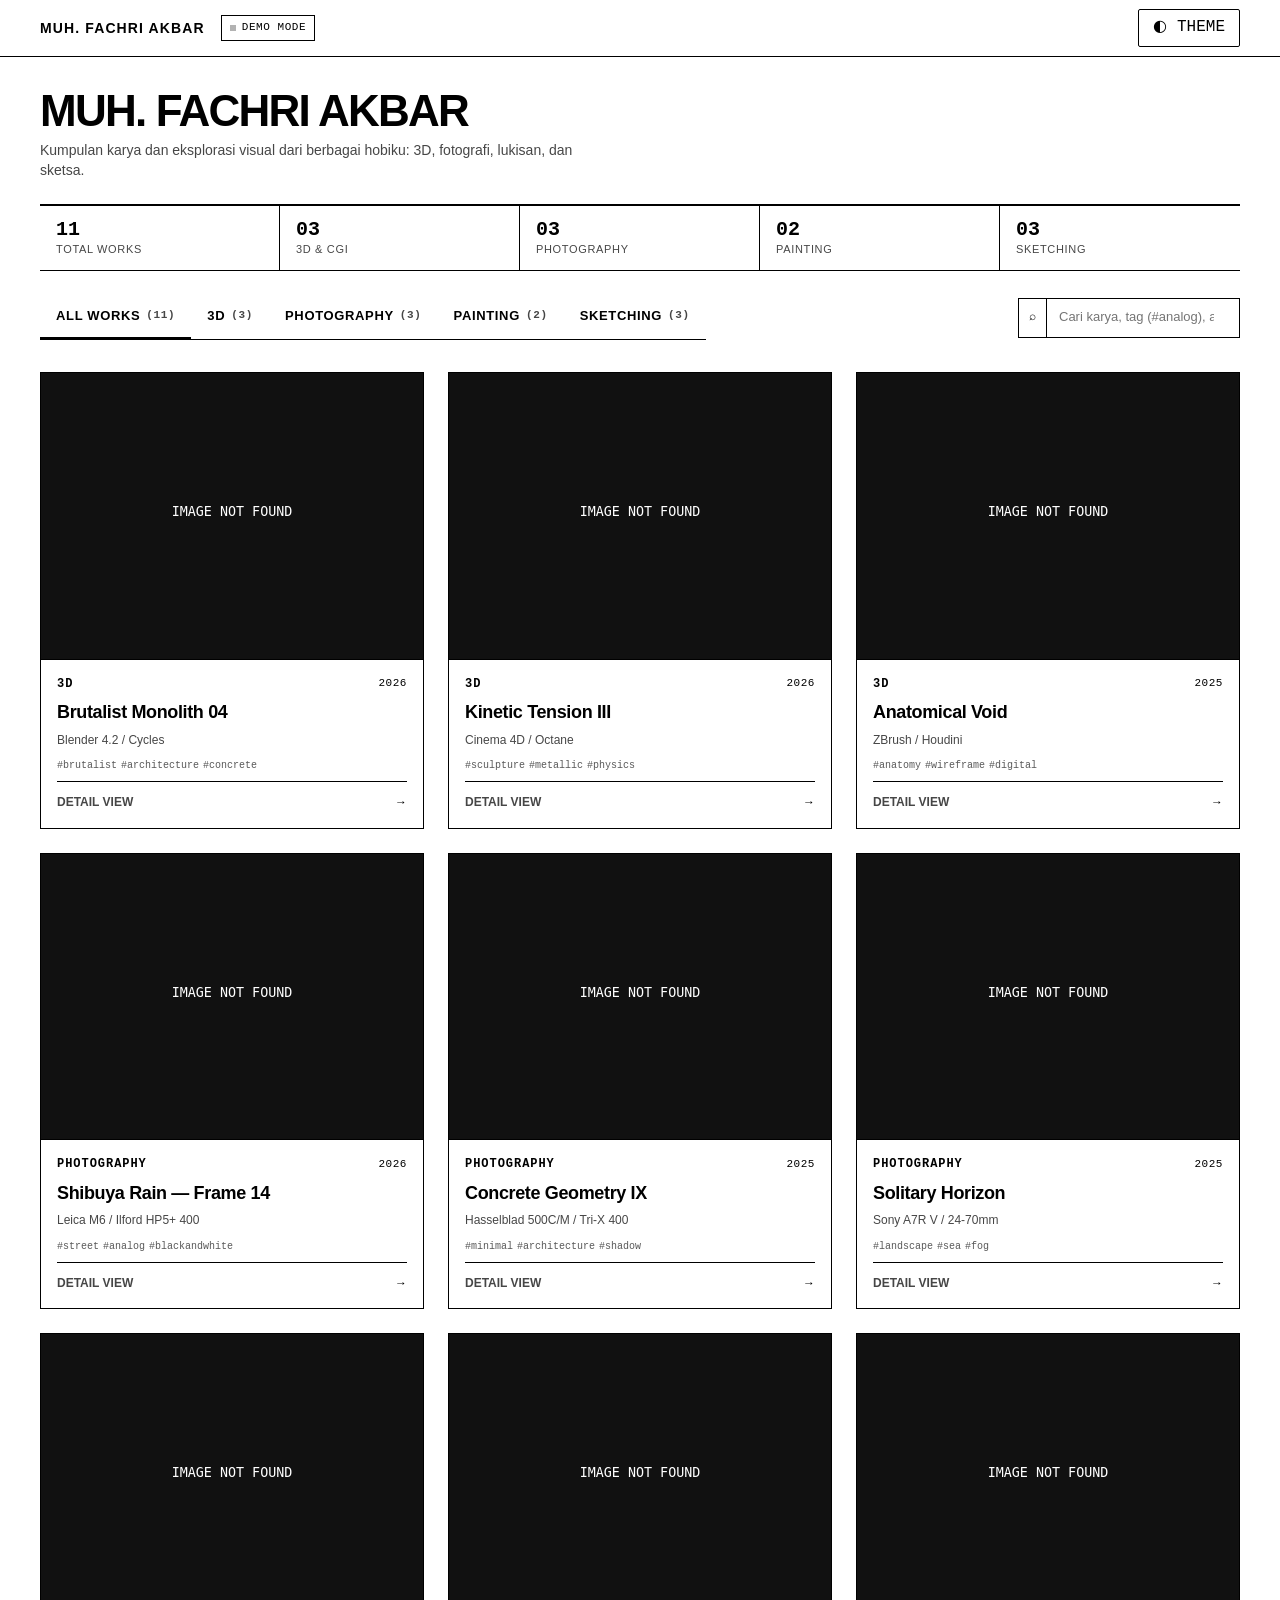
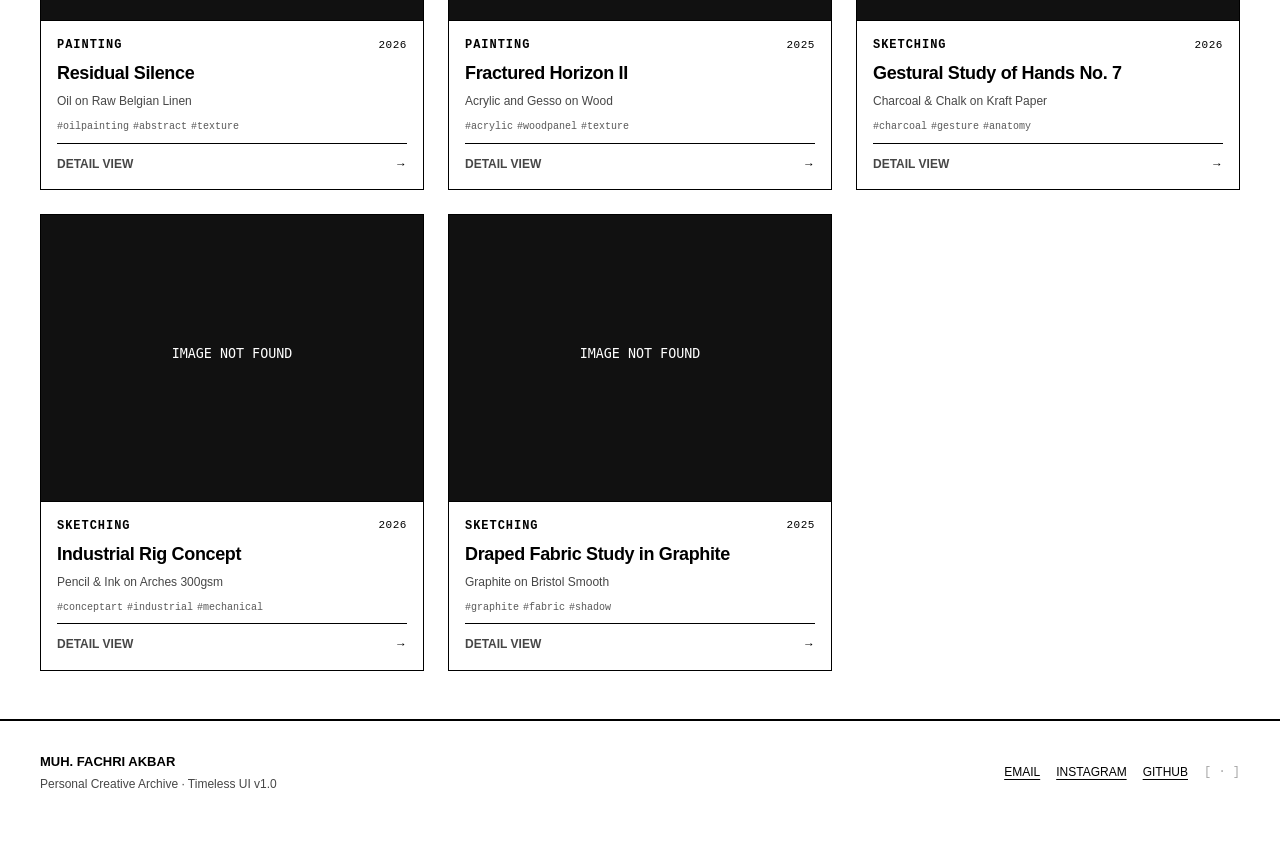
==== index.html @ ba1e677b "Add files via upload" ====
<!doctype html>
<html lang="id" data-theme="light">
<head>
  <meta charset="utf-8">
  <meta name="viewport" content="width=device-width, initial-scale=1">
  <title>MUH. FACHRI AKBAR — Creative Archive</title>
  <meta name="description" content="Kumpulan karya dan eksplorasi visual dari berbagai hobiku: 3D, fotografi, lukisan, dan sketsa oleh Muh. Fachri Akbar.">
  
  <!-- Timeless UI Base & Tokens -->
  <link rel="stylesheet" href="./Timeless-UI-v1.0/timeless.css">
  <!-- Portfolio Custom Stylesheet -->
  <link rel="stylesheet" href="./css/portfolio.css">

  <!-- Supabase JS CDN (Fallback) -->
  <script src="https://cdn.jsdelivr.net/npm/@supabase/supabase-js@2"></script>
</head>
<body>
  <div class="timeless-shell">
    
    <!-- TOP NAVIGATION BAR (VISITOR ENTRANCE: CLEAN & MINIMAL) -->
    <header class="timeless-nav">
      <div class="timeless-container brand-row" style="align-items:center;padding:0;">
        <div style="display:flex;align-items:center;gap:16px;">
          <strong style="letter-spacing:0.08em;font-size:14px;">MUH. FACHRI AKBAR</strong>
          <span id="system-status" class="sys-status-badge">
            <span class="status-dot"></span> CHECKING...
          </span>
        </div>
        <div class="header-actions">
          <button id="theme-toggle-btn" class="timeless-btn" style="min-height:38px;padding:0 14px;" aria-label="Ganti Tema">
            <span class="timeless-mono">◐ THEME</span>
          </button>
        </div>
      </div>
    </header>

    <main class="timeless-container">
      
      <!-- HERO: MINIMALIST ARTIST STATEMENT -->
      <section class="portfolio-header">
        <h1 class="brand-title">Muh. Fachri Akbar</h1>
        <p class="brand-subtitle timeless-muted">
          Kumpulan karya dan eksplorasi visual dari berbagai hobiku: 3D, fotografi, lukisan, dan sketsa.
        </p>
      </section>

      <!-- LIVE METRICS & STATS BAR -->
      <section class="stats-bar" aria-label="Statistik Karya">
        <div class="stat-item">
          <div class="stat-num" id="stat-total">00</div>
          <div class="stat-label">Total Works</div>
        </div>
        <div class="stat-item">
          <div class="stat-num" id="stat-3d">00</div>
          <div class="stat-label">3D & CGI</div>
        </div>
        <div class="stat-item">
          <div class="stat-num" id="stat-photo">00</div>
          <div class="stat-label">Photography</div>
        </div>
        <div class="stat-item">
          <div class="stat-num" id="stat-paint">00</div>
          <div class="stat-label">Painting</div>
        </div>
        <div class="stat-item">
          <div class="stat-num" id="stat-sketch">00</div>
          <div class="stat-label">Sketching</div>
        </div>
      </section>

      <!-- FILTER & SEARCH TOOLBAR -->
      <section class="filter-toolbar">
        <!-- Category Navigation Tabs -->
        <nav class="category-nav" id="category-nav" role="tablist" aria-label="Filter Kategori Karya">
          <button class="cat-btn active" data-category="ALL" role="tab" aria-selected="true">
            ALL WORKS <span class="cat-count">(0)</span>
          </button>
          <button class="cat-btn" data-category="3D" role="tab" aria-selected="false">
            3D <span class="cat-count">(0)</span>
          </button>
          <button class="cat-btn" data-category="Photography" role="tab" aria-selected="false">
            PHOTOGRAPHY <span class="cat-count">(0)</span>
          </button>
          <button class="cat-btn" data-category="Painting" role="tab" aria-selected="false">
            PAINTING <span class="cat-count">(0)</span>
          </button>
          <button class="cat-btn" data-category="Sketching" role="tab" aria-selected="false">
            SKETCHING <span class="cat-count">(0)</span>
          </button>
        </nav>

        <!-- Search Input -->
        <div class="search-box">
          <div class="search-icon">⌕</div>
          <input 
            type="search" 
            id="search-input" 
            class="search-input" 
            placeholder="Cari karya, tag (#analog), alat, tahun..." 
            aria-label="Cari karya"
          />
        </div>
      </section>

      <!-- ARTWORKS GALLERY GRID -->
      <section id="gallery-grid" class="gallery-grid" aria-live="polite">
        <!-- Di-render oleh js/app.js -->
      </section>

    </main>

    <!-- LIGHTBOX MODAL DETAIL KARYA -->
    <div id="artwork-modal" class="timeless-modal-backdrop" style="display:none;" role="dialog" aria-modal="true" aria-labelledby="modal-art-title">
      <div class="timeless-modal-window">
        
        <div class="modal-header-bar">
          <div style="display:flex;align-items:center;gap:12px;">
            <span class="timeless-kicker" id="modal-art-cat">CATEGORY</span>
            <span>·</span>
            <span id="modal-art-pos">01 / 01</span>
          </div>
          <button id="modal-close-btn" class="timeless-btn" style="min-height:32px;padding:0 10px;font-size:12px;" aria-label="Tutup Detail">
            ✕ [ESC] CLOSE
          </button>
        </div>

        <div class="modal-content-split">
          <!-- Image Pane -->
          <div class="modal-media-pane">
            <img id="modal-art-img" src="" alt="" />
          </div>

          <!-- Metadata & Description Pane -->
          <div class="modal-detail-pane">
            <div>
              <h2 id="modal-art-title" class="modal-title">Judul Karya</h2>
            </div>

            <div class="modal-data-row">
              <span class="modal-data-label">Year</span>
              <span id="modal-art-year" class="timeless-mono">—</span>
            </div>

            <div class="modal-data-row">
              <span class="modal-data-label">Medium</span>
              <span id="modal-art-medium">—</span>
            </div>

            <div class="modal-data-row">
              <span class="modal-data-label">Tags</span>
              <div id="modal-art-tags" class="modal-tags-list"></div>
            </div>

            <div style="margin-top:8px;">
              <span class="modal-data-label" style="display:block;margin-bottom:6px;">Description</span>
              <p id="modal-art-desc" class="modal-desc"></p>
            </div>

            <div style="margin-top:12px;">
              <a id="modal-art-link" href="#" target="_blank" rel="noopener noreferrer" class="timeless-btn" style="font-size:12px;width:100%;text-decoration:none;">
                OPEN ORIGINAL IMAGE ↗
              </a>
            </div>

            <!-- Navigation Controls -->
            <div class="modal-nav-row">
              <button id="modal-prev-btn" class="timeless-btn" style="min-height:40px;flex:1;">
                ← PREVIOUS
              </button>
              <button id="modal-next-btn" class="timeless-btn timeless-btn-primary" style="min-height:40px;flex:1;">
                NEXT →
              </button>
            </div>
          </div>
        </div>

      </div>
    </div>

    <!-- EDITORIAL FOOTER (DENGAN RESTRICTED ADMIN ACCESS) -->
    <footer class="portfolio-footer">
      <div class="timeless-container footer-content">
        <div>
          <strong>MUH. FACHRI AKBAR</strong>
          <div class="timeless-muted" style="margin-top:4px;font-size:12px;">
            Personal Creative Archive · Timeless UI v1.0
          </div>
        </div>

        <div style="display:flex;gap:16px;align-items:center;flex-wrap:wrap;font-size:12px;">
          <a href="mailto:fachri@example.com">EMAIL</a>
          <a href="https://instagram.com" target="_blank" rel="noopener">INSTAGRAM</a>
          <a href="https://github.com" target="_blank" rel="noopener">GITHUB</a>
          <!-- Discreet Admin Entrance -->
          <a href="./admin.html" class="timeless-mono" title="Owner Access (Shortcut: Alt + A)" style="opacity:0.35;text-decoration:none;">[ · ]</a>
        </div>
      </div>
    </footer>

  </div>

  <!-- Main JavaScript Controller -->
  <script type="module" src="./js/app.js"></script>
</body>
</html>
---- Timeless-UI-v1.0/timeless.css ----
@import url("./tokens/colors.css");
@import url("./tokens/typography.css");
@import url("./tokens/spacing.css");
@import url("./tokens/radius.css");
@import url("./tokens/motion.css");
*{box-sizing:border-box}html{background:var(--timeless-bg)}
body{margin:0;background:var(--timeless-bg);color:var(--timeless-fg);-webkit-font-smoothing:antialiased}
button,input,select,textarea{font:inherit;color:inherit}
a{color:inherit;text-underline-offset:3px}:focus-visible{outline:2px solid var(--timeless-focus);outline-offset:3px}
.timeless-shell{min-height:100vh;background:var(--timeless-bg);color:var(--timeless-fg)}
.timeless-container{width:min(1200px,calc(100% - 32px));margin:auto}
.timeless-border{border:1px solid var(--timeless-border)}.timeless-border-strong{border:2px solid var(--timeless-border)}
.timeless-muted{opacity:.72}.timeless-mono{font-family:var(--timeless-font-mono)}
.timeless-kicker{font-size:12px;font-weight:700;letter-spacing:.08em;text-transform:uppercase}
.timeless-btn{min-height:44px;border:1px solid var(--timeless-border);border-radius:2px;padding:0 16px;
display:inline-flex;align-items:center;justify-content:center;gap:8px;cursor:pointer;background:var(--timeless-bg);
color:var(--timeless-fg);transition:transform 120ms var(--timeless-ease),background 120ms var(--timeless-ease),color 120ms var(--timeless-ease)}
.timeless-btn:hover{text-decoration:underline}.timeless-btn:active{transform:translateY(1px)}
.timeless-btn-primary{background:var(--timeless-inverse-bg);color:var(--timeless-inverse-fg)}
.timeless-btn-primary:hover{background:var(--timeless-bg);color:var(--timeless-fg)}
.timeless-btn-ghost{border-color:transparent;text-decoration:underline}
.timeless-icon-btn{width:44px;min-width:44px;height:44px;padding:0}
.timeless-field{display:grid;gap:6px}.timeless-label{font-weight:700;font-size:14px}
.timeless-input,.timeless-select,.timeless-textarea{width:100%;min-height:44px;border:1px solid var(--timeless-border);
border-radius:2px;background:var(--timeless-bg);color:var(--timeless-fg);padding:10px 12px}
.timeless-textarea{min-height:120px;resize:vertical}
.timeless-input:focus,.timeless-select:focus,.timeless-textarea:focus{outline:2px solid var(--timeless-focus);outline-offset:1px}
.timeless-card{border:1px solid var(--timeless-border);background:var(--timeless-bg);padding:20px}
.timeless-card-inverse{background:var(--timeless-inverse-bg);color:var(--timeless-inverse-fg)}
.timeless-stat{display:grid;gap:4px;padding:16px 0;border-top:2px solid var(--timeless-border)}
.timeless-stat-value{font-size:40px;line-height:1.1;font-weight:600}
.timeless-tabs{display:flex;overflow:auto;border-bottom:1px solid var(--timeless-border)}
.timeless-tab{min-height:44px;padding:10px 14px;border:0;border-bottom:2px solid transparent;background:transparent;color:inherit;cursor:pointer;white-space:nowrap}
.timeless-tab[aria-selected="true"]{border-bottom-color:var(--timeless-border);font-weight:700}
.timeless-table-wrap{overflow:auto}.timeless-table{width:100%;border-collapse:collapse;text-align:left}
.timeless-table th,.timeless-table td{padding:12px;border-bottom:1px solid var(--timeless-border);vertical-align:top}
.timeless-table th{border-bottom-width:2px;font-size:12px;text-transform:uppercase;letter-spacing:.04em}
.timeless-badge{display:inline-flex;align-items:center;min-height:28px;padding:3px 8px;border:1px solid var(--timeless-border);
border-radius:2px;font-size:12px;font-weight:700}
.timeless-nav{min-height:57px;border-bottom:1px solid var(--timeless-border);display:flex;align-items:center;gap:24px}
.timeless-command{display:flex;min-height:44px;border:1px solid var(--timeless-border)}
.timeless-command>*{border:0;border-right:1px solid var(--timeless-border)}.timeless-command>*:last-child{border-right:0}
.timeless-skeleton{height:16px;background:var(--timeless-inverse-bg);animation:timeless-pulse 1.1s steps(2,jump-none) infinite}
@keyframes timeless-pulse{50%{opacity:0}}
@media(max-width:700px){
.timeless-container{width:calc(100% - 24px)}
.timeless-nav{gap:14px;overflow:auto;padding:0 12px}
.timeless-grid-2,.timeless-grid-3{grid-template-columns:1fr!important}
.timeless-stack-mobile{flex-direction:column!important;align-items:stretch!important}
.timeless-btn{min-height:48px}.timeless-stat-value{font-size:32px}
}
---- css/portfolio.css ----
/* ==============================================================================
   TIMELESS PORTFOLIO — STYLESHEET
   Strict adherence to Timeless UI rules:
   - Monochrome two-tone (base vs inverted)
   - Zero gradients, zero shadows, zero colored badges, zero glassmorphism
   - Swiss editorial typography, 4px base spacing, 0-2px borders & radius
   - Responsive composition change for Desktop and Mobile
   ============================================================================== */

/* --- LAYOUT & WRAPPER --- */
.portfolio-header {
  border-bottom: 2px solid var(--timeless-border);
  padding: 32px 0 24px;
}

.brand-row {
  display: flex;
  justify-content: space-between;
  align-items: flex-start;
  gap: 16px;
  flex-wrap: wrap;
}

.brand-title {
  font-size: clamp(28px, 4.5vw, 44px);
  font-weight: 700;
  letter-spacing: -0.04em;
  line-height: 1;
  margin: 0 0 8px 0;
  text-transform: uppercase;
}

.brand-subtitle {
  font-size: 14px;
  line-height: 1.4;
  max-width: 580px;
  margin: 0;
}

.header-actions {
  display: flex;
  align-items: center;
  gap: 8px;
}

/* System status indicator */
.sys-status-badge {
  font-family: var(--timeless-font-mono);
  font-size: 11px;
  text-transform: uppercase;
  letter-spacing: 0.05em;
  padding: 4px 8px;
  border: 1px solid var(--timeless-border);
  display: inline-flex;
  align-items: center;
  gap: 6px;
}

.status-dot {
  width: 6px;
  height: 6px;
  background: currentColor;
  display: inline-block;
}

/* --- STATS BAR --- */
.stats-bar {
  display: grid;
  grid-template-columns: repeat(5, minmax(0, 1fr));
  border-bottom: 1px solid var(--timeless-border);
  margin-bottom: 24px;
}

.stat-item {
  padding: 12px 16px;
  border-right: 1px solid var(--timeless-border);
}

.stat-item:last-child {
  border-right: none;
}

.stat-num {
  font-family: var(--timeless-font-mono);
  font-size: 20px;
  font-weight: 700;
  line-height: 1.2;
}

.stat-label {
  font-size: 11px;
  text-transform: uppercase;
  letter-spacing: 0.06em;
  opacity: 0.72;
}

/* --- CONTROLS & FILTER BAR --- */
.filter-toolbar {
  display: flex;
  justify-content: space-between;
  align-items: center;
  gap: 16px;
  margin-bottom: 32px;
  flex-wrap: wrap;
}

.category-nav {
  display: flex;
  overflow-x: auto;
  border-bottom: 1px solid var(--timeless-border);
  -webkit-overflow-scrolling: touch;
  scrollbar-width: none;
}

.category-nav::-webkit-scrollbar {
  display: none;
}

.cat-btn {
  background: transparent;
  border: 0;
  border-bottom: 2px solid transparent;
  color: inherit;
  cursor: pointer;
  padding: 10px 16px;
  font-size: 13px;
  font-weight: 600;
  text-transform: uppercase;
  letter-spacing: 0.05em;
  display: inline-flex;
  align-items: center;
  gap: 6px;
  white-space: nowrap;
  min-height: 44px;
  transition: border-color 120ms ease;
}

.cat-btn:hover {
  text-decoration: underline;
}

.cat-btn.active {
  border-bottom-color: var(--timeless-border);
  font-weight: 700;
}

.cat-count {
  font-family: var(--timeless-font-mono);
  font-size: 11px;
  opacity: 0.72;
}

.search-box {
  display: flex;
  min-height: 40px;
  border: 1px solid var(--timeless-border);
  background: var(--timeless-bg);
}

.search-input {
  border: 0;
  background: transparent;
  padding: 8px 12px;
  color: inherit;
  font-size: 13px;
  outline: none;
  min-width: 180px;
}

.search-icon {
  display: flex;
  align-items: center;
  padding: 0 10px;
  font-family: var(--timeless-font-mono);
  font-size: 12px;
  border-right: 1px solid var(--timeless-border);
}

/* --- GALLERY GRID --- */
.gallery-grid {
  display: grid;
  grid-template-columns: repeat(3, minmax(0, 1fr));
  gap: 24px;
  margin-bottom: 48px;
}

.gallery-grid.view-compact {
  grid-template-columns: repeat(4, minmax(0, 1fr));
  gap: 16px;
}

.gallery-grid.view-list {
  grid-template-columns: 1fr;
  gap: 12px;
}

/* Artwork Card */
.art-card {
  border: 1px solid var(--timeless-border);
  background: var(--timeless-bg);
  color: var(--timeless-fg);
  display: flex;
  flex-direction: column;
  cursor: pointer;
  outline: none;
  position: relative;
  transition: transform 120ms var(--timeless-ease), border-width 120ms ease;
}

.art-card:hover {
  outline: 2px solid var(--timeless-border);
  outline-offset: -1px;
}

.art-card:focus-visible {
  outline: 2px solid var(--timeless-focus);
  outline-offset: 2px;
}

.art-media-wrap {
  position: relative;
  width: 100%;
  aspect-ratio: 4 / 3;
  overflow: hidden;
  background: var(--timeless-bg);
  border-bottom: 1px solid var(--timeless-border);
}

.art-img {
  width: 100%;
  height: 100%;
  object-fit: cover;
  display: block;
}

.art-meta {
  padding: 16px;
  display: flex;
  flex-direction: column;
  gap: 8px;
  flex: 1;
}

.art-meta-header {
  display: flex;
  justify-content: space-between;
  align-items: center;
  font-family: var(--timeless-font-mono);
  font-size: 11px;
  text-transform: uppercase;
  letter-spacing: 0.05em;
}

.art-title {
  font-size: 18px;
  font-weight: 700;
  line-height: 1.25;
  margin: 0;
  letter-spacing: -0.02em;
}

.art-medium {
  font-size: 12px;
  opacity: 0.72;
  margin: 0;
  white-space: nowrap;
  overflow: hidden;
  text-overflow: ellipsis;
}

.art-footer {
  margin-top: auto;
  padding-top: 12px;
  border-top: 1px solid var(--timeless-border);
  display: flex;
  justify-content: space-between;
  align-items: center;
  font-size: 12px;
  font-weight: 600;
}

/* Tags Styling */
.art-tags {
  display: flex;
  flex-wrap: wrap;
  gap: 4px;
  margin-top: 2px;
}

.art-tag-item {
  font-family: var(--timeless-font-mono);
  font-size: 10px;
  opacity: 0.65;
  text-transform: lowercase;
}

.modal-tags-list {
  display: flex;
  flex-wrap: wrap;
  gap: 6px;
  margin-top: 6px;
}

.modal-tag-chip {
  display: inline-flex;
  align-items: center;
  padding: 3px 8px;
  border: 1px solid var(--timeless-border);
  font-family: var(--timeless-font-mono);
  font-size: 11px;
  cursor: pointer;
  background: var(--timeless-bg);
  color: var(--timeless-fg);
  transition: background 120ms ease, color 120ms ease;
}

.modal-tag-chip:hover {
  background: var(--timeless-inverse-bg);
  color: var(--timeless-inverse-fg);
}


/* --- LIGHTBOX MODAL --- */
.timeless-modal-backdrop {
  position: fixed;
  top: 0;
  left: 0;
  width: 100vw;
  height: 100vh;
  background: rgba(0, 0, 0, 0.75);
  display: flex;
  align-items: center;
  justify-content: center;
  z-index: 9999;
  padding: 24px;
}

[data-theme="dark"] .timeless-modal-backdrop {
  background: rgba(0, 0, 0, 0.88);
}

.timeless-modal-window {
  background: var(--timeless-bg);
  color: var(--timeless-fg);
  border: 2px solid var(--timeless-border);
  max-width: 1120px;
  width: 100%;
  max-height: 90vh;
  display: flex;
  flex-direction: column;
  position: relative;
  overflow: hidden;
}

.modal-header-bar {
  display: flex;
  justify-content: space-between;
  align-items: center;
  padding: 12px 16px;
  border-bottom: 1px solid var(--timeless-border);
  font-family: var(--timeless-font-mono);
  font-size: 12px;
  font-weight: 700;
}

.modal-content-split {
  display: grid;
  grid-template-columns: 1.3fr 1fr;
  overflow-y: auto;
  max-height: calc(90vh - 58px);
}

.modal-media-pane {
  background: var(--timeless-bg);
  border-right: 1px solid var(--timeless-border);
  display: flex;
  align-items: center;
  justify-content: center;
  padding: 16px;
  min-height: 380px;
}

.modal-media-pane img {
  max-width: 100%;
  max-height: 70vh;
  object-fit: contain;
  border: 1px solid var(--timeless-border);
}

.modal-detail-pane {
  padding: 24px;
  display: flex;
  flex-direction: column;
  gap: 16px;
}

.modal-title {
  font-size: clamp(22px, 3vw, 32px);
  font-weight: 700;
  line-height: 1.15;
  margin: 0;
  letter-spacing: -0.03em;
}

.modal-data-row {
  display: grid;
  grid-template-columns: 100px 1fr;
  padding: 8px 0;
  border-bottom: 1px solid var(--timeless-border);
  font-size: 13px;
}

.modal-data-label {
  font-weight: 700;
  font-size: 11px;
  text-transform: uppercase;
  letter-spacing: 0.05em;
  opacity: 0.72;
}

.modal-desc {
  font-size: 14px;
  line-height: 1.6;
  margin: 8px 0;
}

.modal-nav-row {
  margin-top: auto;
  padding-top: 16px;
  display: flex;
  justify-content: space-between;
  border-top: 1px solid var(--timeless-border);
  gap: 8px;
}

/* --- EMPTY & LOADING STATES --- */
.empty-state {
  border: 1px solid var(--timeless-border);
  padding: 48px 24px;
  text-align: center;
  margin: 24px 0;
}

.empty-state-title {
  font-size: 20px;
  font-weight: 700;
  margin: 0 0 8px 0;
}

/* --- DROPZONE FOR ADMIN --- */
.dropzone {
  border: 2px dashed var(--timeless-border);
  padding: 32px 16px;
  text-align: center;
  cursor: pointer;
  background: var(--timeless-bg);
  transition: background 120ms ease;
  position: relative;
}

.dropzone.dragover {
  background: var(--timeless-inverse-bg);
  color: var(--timeless-inverse-fg);
}

.dropzone-preview {
  max-height: 220px;
  margin: 16px auto 0;
  border: 1px solid var(--timeless-border);
  display: block;
}

/* --- FOOTER --- */
.portfolio-footer {
  border-top: 2px solid var(--timeless-border);
  padding: 32px 0 48px;
  margin-top: 48px;
  font-size: 13px;
}

.footer-content {
  display: flex;
  justify-content: space-between;
  align-items: center;
  flex-wrap: wrap;
  gap: 16px;
}

/* ==============================================================================
   RESPONSIVE (MOBILE & TABLET ADAPTATION)
   ============================================================================== */
@media (max-width: 900px) {
  .gallery-grid {
    grid-template-columns: repeat(2, minmax(0, 1fr));
    gap: 16px;
  }
  .modal-content-split {
    grid-template-columns: 1fr;
  }
  .modal-media-pane {
    border-right: none;
    border-bottom: 1px solid var(--timeless-border);
  }
}

@media (max-width: 640px) {
  .portfolio-header {
    padding: 20px 0;
  }
  .brand-title {
    font-size: 28px;
  }
  .stats-bar {
    grid-template-columns: repeat(2, minmax(0, 1fr));
  }
  .stat-item:nth-child(2) {
    border-right: none;
  }
  .stat-item:nth-child(n+3) {
    border-top: 1px solid var(--timeless-border);
  }
  .filter-toolbar {
    flex-direction: column;
    align-items: stretch;
    gap: 12px;
  }
  .search-box {
    width: 100%;
  }
  .search-input {
    width: 100%;
  }
  .gallery-grid {
    grid-template-columns: 1fr;
    gap: 20px;
  }
  .timeless-modal-backdrop {
    padding: 0;
  }
  .timeless-modal-window {
    max-height: 100vh;
    height: 100vh;
    border: none;
  }
  .modal-content-split {
    max-height: calc(100vh - 58px);
  }
  .footer-content {
    flex-direction: column;
    align-items: flex-start;
  }
}
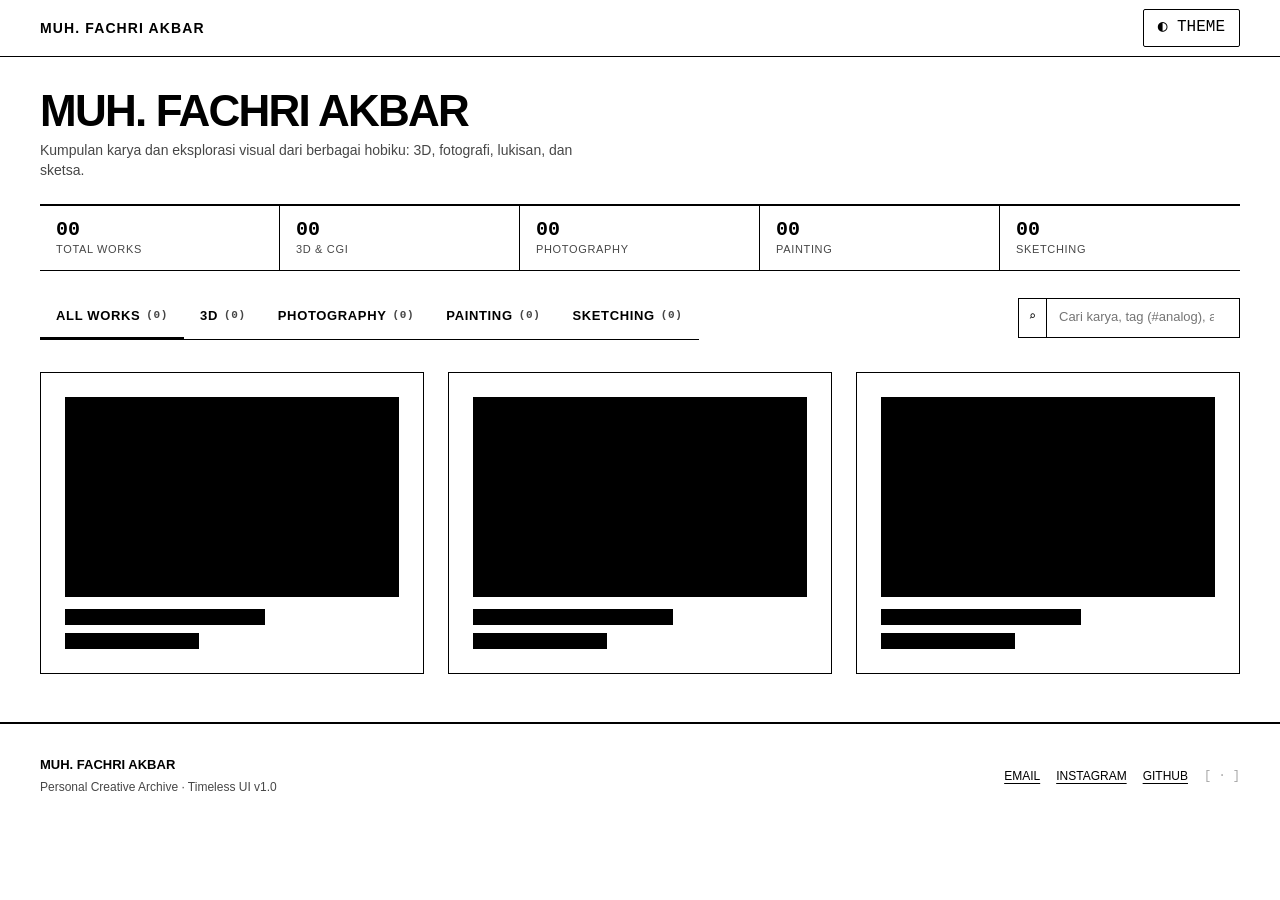
==== commit 74ed1947: "Add files via upload" ====
--- a/index.html
+++ b/index.html
@@ -11,7 +11,8 @@
   <!-- Portfolio Custom Stylesheet -->
   <link rel="stylesheet" href="./css/portfolio.css">
 
-  <!-- Supabase JS CDN (Fallback) -->
+  <!-- Supabase JS Local Vendor + CDN Fallback -->
+  <script src="./js/vendor/supabase.js"></script>
   <script src="https://cdn.jsdelivr.net/npm/@supabase/supabase-js@2"></script>
 </head>
 <body>
@@ -20,12 +21,7 @@
     <!-- TOP NAVIGATION BAR (VISITOR ENTRANCE: CLEAN & MINIMAL) -->
     <header class="timeless-nav">
       <div class="timeless-container brand-row" style="align-items:center;padding:0;">
-        <div style="display:flex;align-items:center;gap:16px;">
-          <strong style="letter-spacing:0.08em;font-size:14px;">MUH. FACHRI AKBAR</strong>
-          <span id="system-status" class="sys-status-badge">
-            <span class="status-dot"></span> CHECKING...
-          </span>
-        </div>
+        <strong style="letter-spacing:0.08em;font-size:14px;">MUH. FACHRI AKBAR</strong>
         <div class="header-actions">
           <button id="theme-toggle-btn" class="timeless-btn" style="min-height:38px;padding:0 14px;" aria-label="Ganti Tema">
             <span class="timeless-mono">◐ THEME</span>
--- a/css/portfolio.css
+++ b/css/portfolio.css
@@ -486,10 +486,22 @@
   gap: 16px;
 }
 
+/* --- ADMIN LAYOUT GRID --- */
+.admin-layout-grid {
+  display: grid;
+  grid-template-columns: 1fr 1.3fr;
+  gap: 32px;
+  align-items: start;
+}
+
 /* ==============================================================================
    RESPONSIVE (MOBILE & TABLET ADAPTATION)
    ============================================================================== */
 @media (max-width: 900px) {
+  .admin-layout-grid {
+    grid-template-columns: 1fr !important;
+    gap: 28px;
+  }
   .gallery-grid {
     grid-template-columns: repeat(2, minmax(0, 1fr));
     gap: 16px;
@@ -504,25 +516,70 @@
 }
 
 @media (max-width: 640px) {
+  /* Header & Brand */
   .portfolio-header {
-    padding: 20px 0;
+    padding: 20px 0 16px;
   }
   .brand-title {
-    font-size: 28px;
-  }
+    font-size: 26px;
+    letter-spacing: -0.03em;
+  }
+  .brand-subtitle {
+    font-size: 13px;
+    line-height: 1.45;
+  }
+
+  /* Stats Bar: Horizontal Smooth Scroll Ticker (No Awkward 5th Box Breakage) */
   .stats-bar {
-    grid-template-columns: repeat(2, minmax(0, 1fr));
-  }
-  .stat-item:nth-child(2) {
-    border-right: none;
-  }
-  .stat-item:nth-child(n+3) {
-    border-top: 1px solid var(--timeless-border);
-  }
+    display: flex !important;
+    overflow-x: auto !important;
+    -webkit-overflow-scrolling: touch;
+    scrollbar-width: none;
+    border-bottom: 1px solid var(--timeless-border);
+    margin-bottom: 20px;
+  }
+  .stats-bar::-webkit-scrollbar {
+    display: none;
+  }
+  .stat-item {
+    flex: 0 0 auto !important;
+    min-width: 100px;
+    padding: 10px 12px !important;
+    border-right: 1px solid var(--timeless-border) !important;
+    border-top: none !important;
+    border-bottom: none !important;
+  }
+  .stat-item:last-child {
+    border-right: none !important;
+  }
+  .stat-num {
+    font-size: 20px;
+  }
+  .stat-label {
+    font-size: 10px;
+    letter-spacing: 0.04em;
+  }
+
+  /* Category Filter & Search */
   .filter-toolbar {
     flex-direction: column;
     align-items: stretch;
     gap: 12px;
+    margin-bottom: 24px;
+  }
+  .category-nav {
+    display: flex;
+    overflow-x: auto;
+    -webkit-overflow-scrolling: touch;
+    scrollbar-width: none;
+    width: 100%;
+    border-bottom: 1px solid var(--timeless-border);
+  }
+  .cat-btn {
+    flex: 0 0 auto;
+    padding: 10px 14px;
+    font-size: 12px;
+    min-height: 44px;
   }
   .search-box {
     width: 100%;
@@ -530,23 +587,106 @@
   .search-input {
     width: 100%;
   }
+
+  /* Gallery Grid on Mobile */
   .gallery-grid {
-    grid-template-columns: 1fr;
+    grid-template-columns: 1fr !important;
     gap: 20px;
-  }
+    margin-bottom: 36px;
+  }
+  .art-media-wrap {
+    aspect-ratio: 16 / 11;
+  }
+  .art-meta {
+    padding: 14px;
+  }
+  .art-title {
+    font-size: 18px;
+  }
+
+  /* Lightbox Modal: Ergonomic Touch View */
   .timeless-modal-backdrop {
-    padding: 0;
+    padding: 0 !important;
   }
   .timeless-modal-window {
-    max-height: 100vh;
-    height: 100vh;
-    border: none;
+    max-height: 100vh !important;
+    height: 100vh !important;
+    border: none !important;
+    border-radius: 0 !important;
+  }
+  .modal-header-bar {
+    position: sticky;
+    top: 0;
+    z-index: 20;
+    background: var(--timeless-bg);
+    border-bottom: 1px solid var(--timeless-border);
+    padding: 10px 14px;
   }
   .modal-content-split {
-    max-height: calc(100vh - 58px);
-  }
+    display: flex !important;
+    flex-direction: column !important;
+    max-height: calc(100vh - 54px) !important;
+    overflow-y: auto !important;
+    -webkit-overflow-scrolling: touch;
+  }
+  .modal-media-pane {
+    min-height: unset !important;
+    padding: 12px !important;
+    border-right: none !important;
+    border-bottom: 1px solid var(--timeless-border) !important;
+    background: var(--timeless-bg);
+  }
+  .modal-media-pane img {
+    max-height: 40vh !important;
+    width: auto !important;
+    max-width: 100% !important;
+    object-fit: contain;
+  }
+  .modal-detail-pane {
+    padding: 16px !important;
+    gap: 12px !important;
+  }
+  .modal-title {
+    font-size: 22px !important;
+  }
+  .modal-data-row {
+    grid-template-columns: 80px 1fr !important;
+    font-size: 12px !important;
+  }
+  .modal-nav-row {
+    position: sticky;
+    bottom: 0;
+    background: var(--timeless-bg);
+    padding: 12px 0 16px;
+    margin-top: 16px;
+    border-top: 1px solid var(--timeless-border);
+    z-index: 10;
+  }
+
+  /* Prevent iOS Auto-Zoom (Font $\ge$ 16px) */
+  .timeless-input,
+  .timeless-select,
+  .timeless-textarea,
+  .search-input {
+    font-size: 16px !important;
+  }
+
+  /* Admin Table on Mobile */
+  .timeless-table th:nth-child(3),
+  .timeless-table td:nth-child(3) {
+    display: none; /* Sembunyikan kolom Medium pada layar sempit */
+  }
+  .timeless-table th,
+  .timeless-table td {
+    padding: 8px 6px;
+    font-size: 12px;
+  }
+
+  /* Footer */
   .footer-content {
     flex-direction: column;
     align-items: flex-start;
-  }
-}
+    gap: 12px;
+  }
+}
+
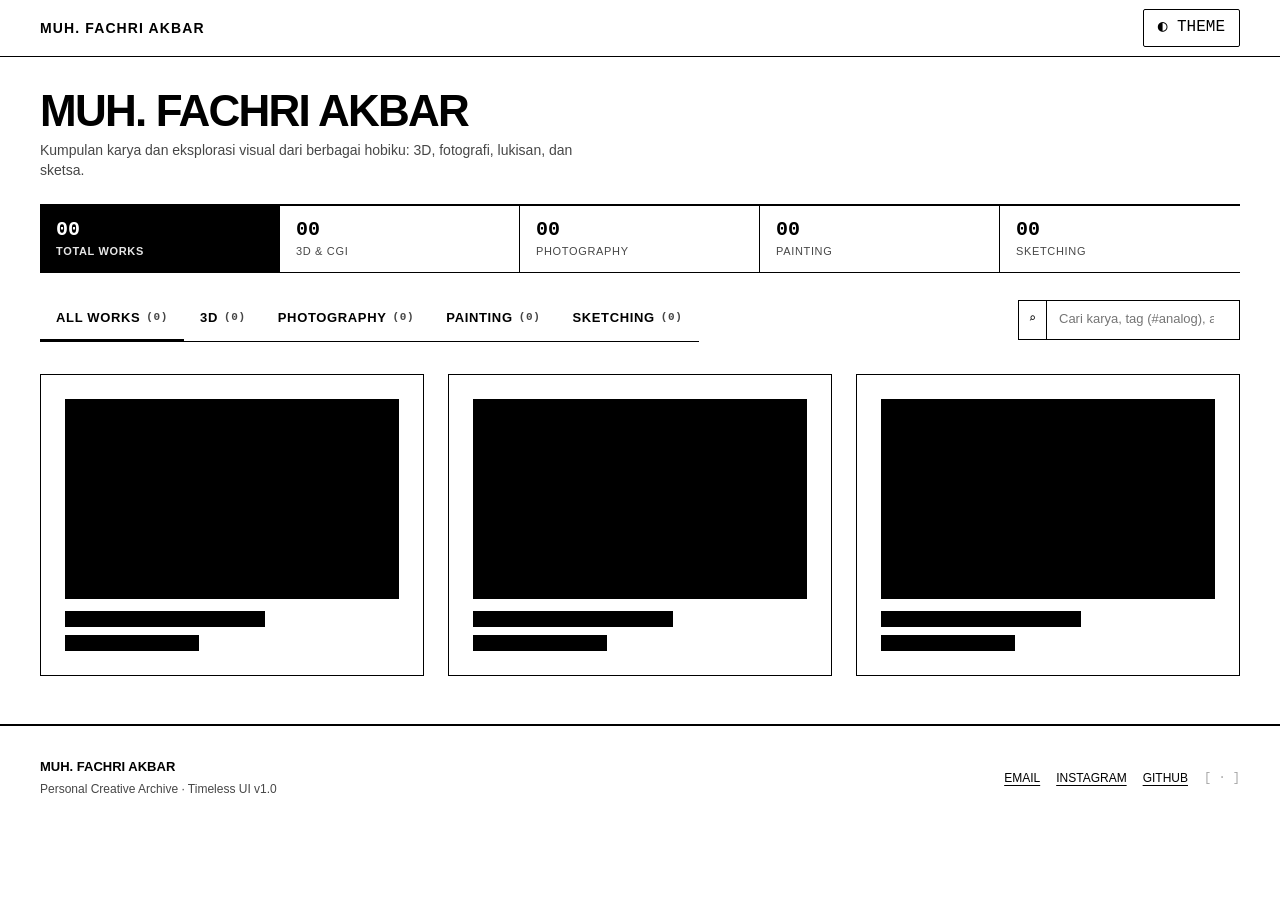
==== commit dd8f1eb3: "Add files via upload" ====
--- a/index.html
+++ b/index.html
@@ -40,28 +40,28 @@
         </p>
       </section>
 
-      <!-- LIVE METRICS & STATS BAR -->
-      <section class="stats-bar" aria-label="Statistik Karya">
-        <div class="stat-item">
+      <!-- LIVE METRICS & STATS BAR (INTERACTIVE CATEGORY FILTER) -->
+      <section class="stats-bar" id="stats-bar" role="tablist" aria-label="Filter Kategori Berdasarkan Statistik">
+        <button class="stat-item active" data-category="ALL" role="tab" aria-selected="true" title="Tampilkan Semua Karya">
           <div class="stat-num" id="stat-total">00</div>
           <div class="stat-label">Total Works</div>
-        </div>
-        <div class="stat-item">
+        </button>
+        <button class="stat-item" data-category="3D" role="tab" aria-selected="false" title="Filter Karya 3D & CGI">
           <div class="stat-num" id="stat-3d">00</div>
           <div class="stat-label">3D & CGI</div>
-        </div>
-        <div class="stat-item">
+        </button>
+        <button class="stat-item" data-category="Photography" role="tab" aria-selected="false" title="Filter Karya Photography">
           <div class="stat-num" id="stat-photo">00</div>
           <div class="stat-label">Photography</div>
-        </div>
-        <div class="stat-item">
+        </button>
+        <button class="stat-item" data-category="Painting" role="tab" aria-selected="false" title="Filter Karya Painting">
           <div class="stat-num" id="stat-paint">00</div>
           <div class="stat-label">Painting</div>
-        </div>
-        <div class="stat-item">
+        </button>
+        <button class="stat-item" data-category="Sketching" role="tab" aria-selected="false" title="Filter Karya Sketching">
           <div class="stat-num" id="stat-sketch">00</div>
           <div class="stat-label">Sketching</div>
-        </div>
+        </button>
       </section>
 
       <!-- FILTER & SEARCH TOOLBAR -->
--- a/css/portfolio.css
+++ b/css/portfolio.css
@@ -73,7 +73,40 @@
 
 .stat-item {
   padding: 12px 16px;
+  border: none;
   border-right: 1px solid var(--timeless-border);
+  background: var(--timeless-bg);
+  color: var(--timeless-fg);
+  text-align: left;
+  cursor: pointer;
+  display: flex;
+  flex-direction: column;
+  justify-content: center;
+  gap: 2px;
+  min-height: 48px;
+  transition: background 120ms ease, color 120ms ease;
+  position: relative;
+  outline: none;
+}
+
+.stat-item:hover {
+  text-decoration: underline;
+}
+
+.stat-item:focus-visible {
+  outline: 2px solid var(--timeless-focus);
+  outline-offset: -2px;
+  z-index: 2;
+}
+
+.stat-item.active {
+  background: var(--timeless-inverse-bg);
+  color: var(--timeless-inverse-fg);
+  font-weight: 700;
+}
+
+.stat-item.active .stat-label {
+  opacity: 0.9;
 }
 
 .stat-item:last-child {
@@ -562,24 +595,11 @@
 
   /* Category Filter & Search */
   .filter-toolbar {
-    flex-direction: column;
-    align-items: stretch;
-    gap: 12px;
-    margin-bottom: 24px;
-  }
+    margin-bottom: 20px;
+  }
+  /* Khusus Handphone: Sembunyikan Navigasi Kategori (Fungsi filter dipindahkan ke tabel stats di atas) */
   .category-nav {
-    display: flex;
-    overflow-x: auto;
-    -webkit-overflow-scrolling: touch;
-    scrollbar-width: none;
-    width: 100%;
-    border-bottom: 1px solid var(--timeless-border);
-  }
-  .cat-btn {
-    flex: 0 0 auto;
-    padding: 10px 14px;
-    font-size: 12px;
-    min-height: 44px;
+    display: none !important;
   }
   .search-box {
     width: 100%;
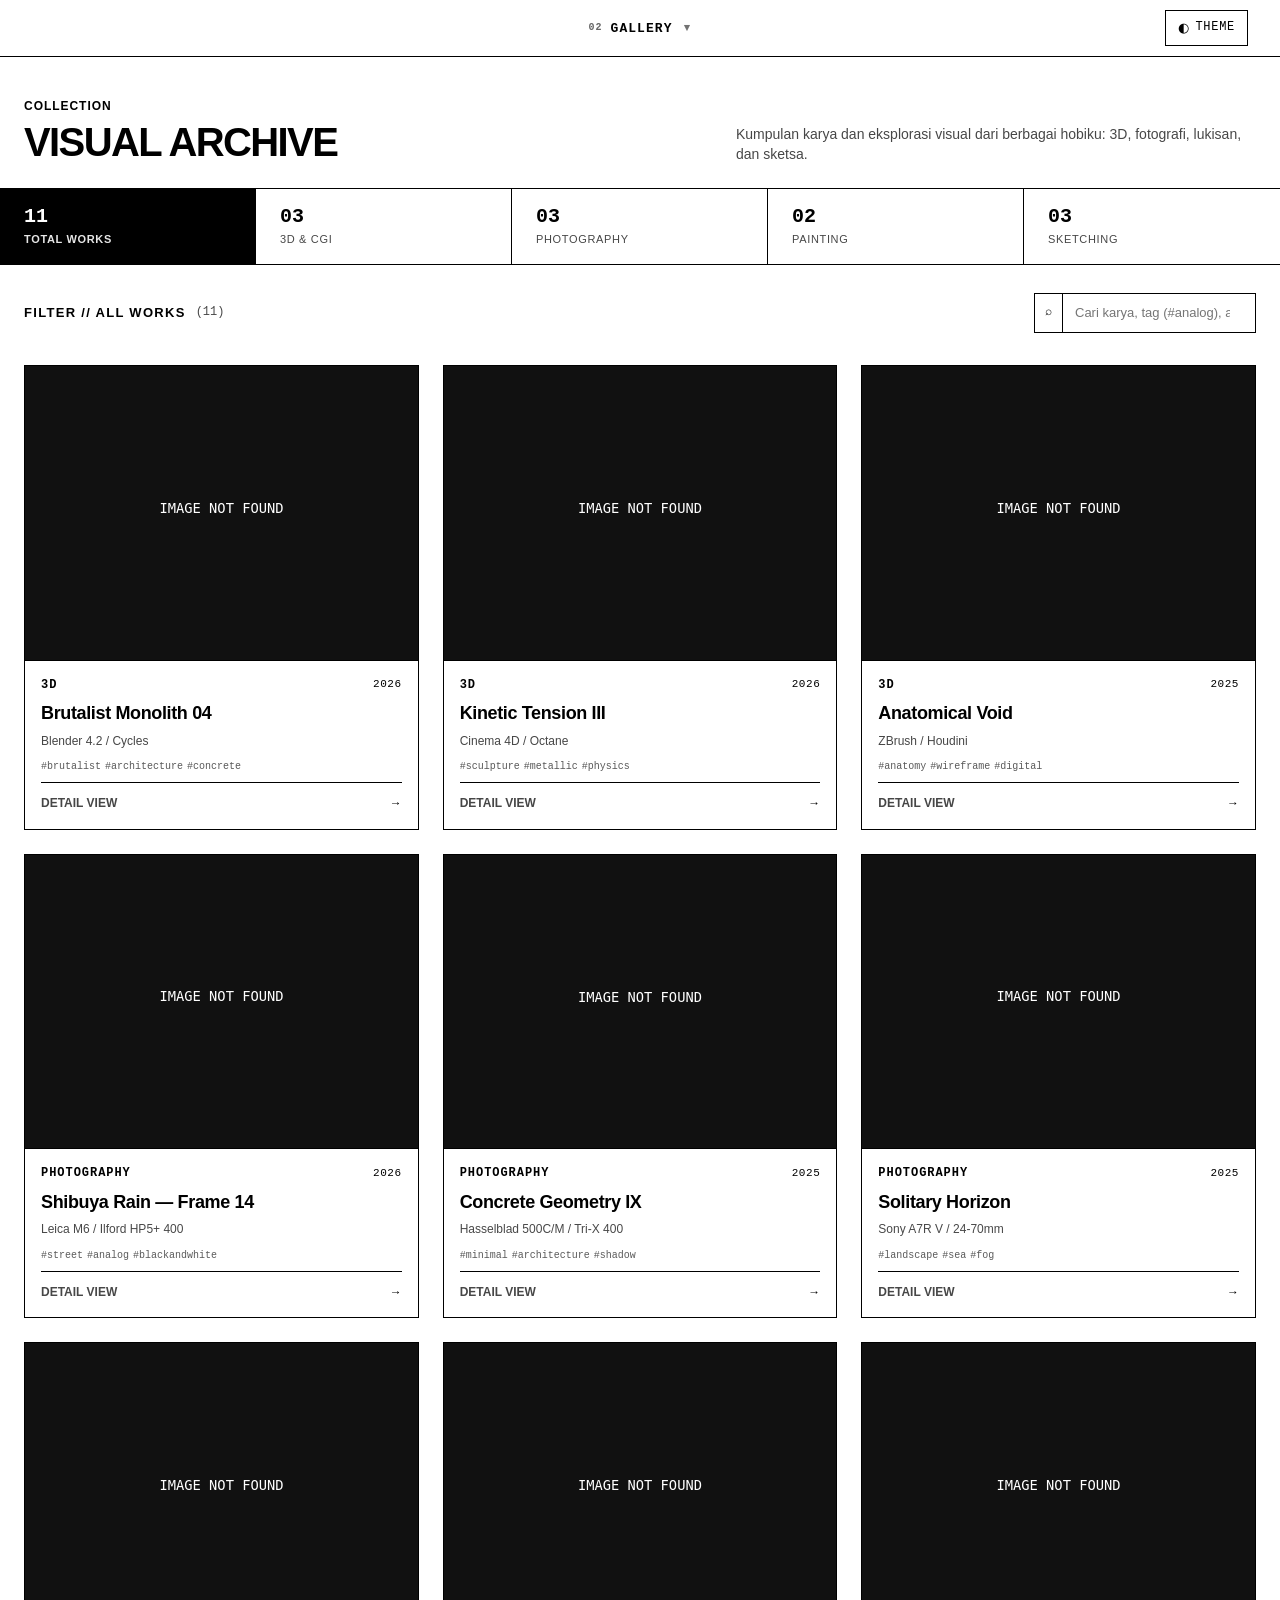
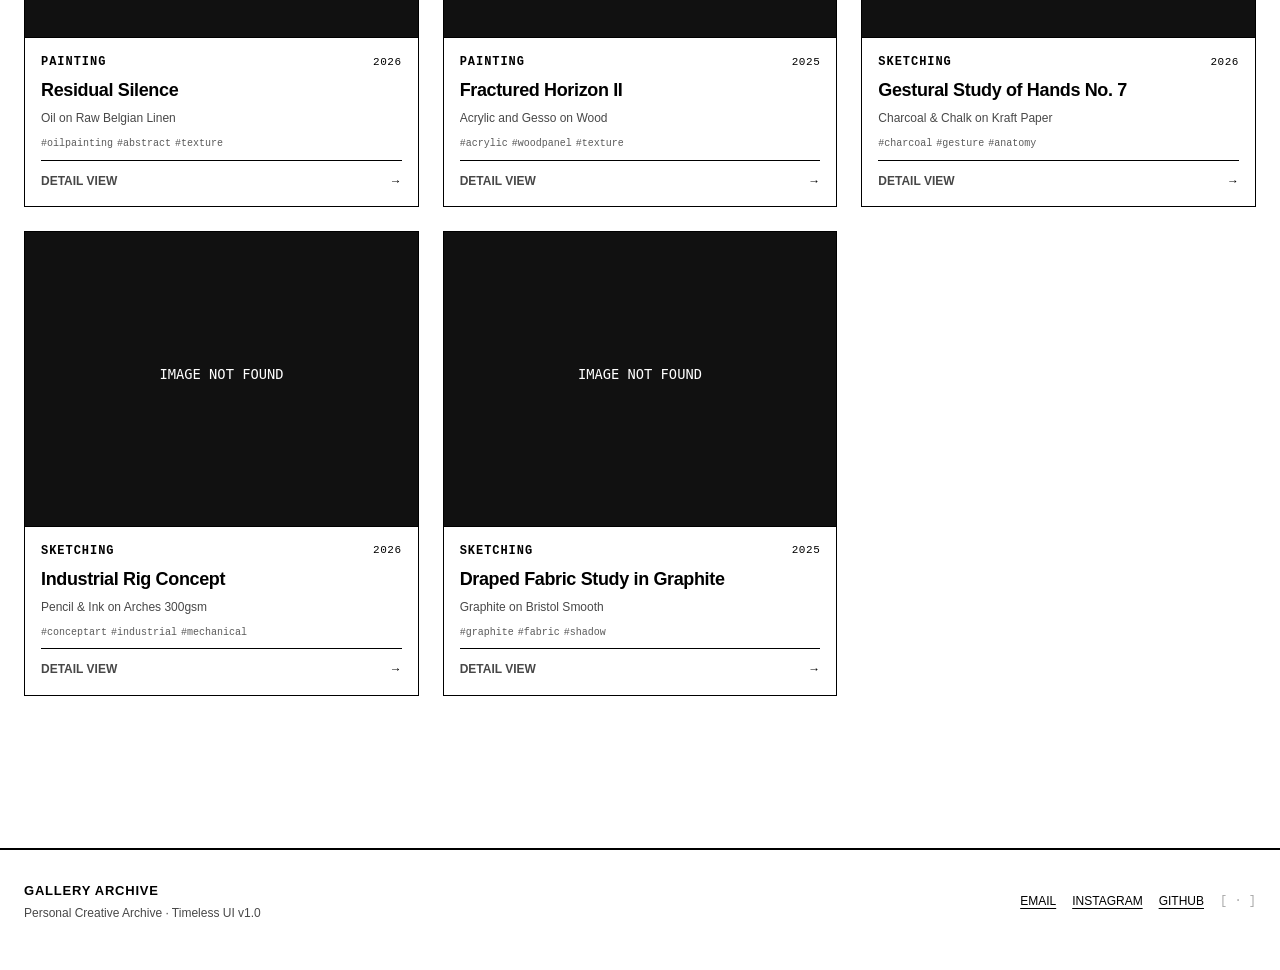
==== commit c8ec682c: "Add files via upload" ====
--- a/index.html
+++ b/index.html
@@ -18,89 +18,278 @@
 <body>
   <div class="timeless-shell">
     
-    <!-- TOP NAVIGATION BAR (VISITOR ENTRANCE: CLEAN & MINIMAL) -->
-    <header class="timeless-nav">
-      <div class="timeless-container brand-row" style="align-items:center;padding:0;">
-        <strong style="letter-spacing:0.08em;font-size:14px;">MUH. FACHRI AKBAR</strong>
+    <!-- TOP NAVIGATION BAR (FULL BLEED, KOTAK & KASAR, HOVER REVEAL) -->
+    <header class="timeless-nav full-bleed-nav">
+      <div class="nav-full-row">
+        
+        <!-- Left spacer (GALLERY removed as requested) -->
+        <div class="nav-left-anchor" aria-hidden="true"></div>
+
+        <!-- CENTERED BRUTALIST TAB HUB (HOVER REVEALS ABOUT & CONTACT ON PC; ALL 3 ALWAYS VISIBLE ON MOBILE) -->
+        <nav class="nav-hub" id="nav-hub" role="tablist" aria-label="Navigasi Utama">
+          <div class="nav-hub-inner">
+            <button class="nav-tab-box" data-tab="about" role="tab" aria-selected="false">
+              <span class="tab-index timeless-mono">01</span>
+              <span class="tab-label">ABOUT</span>
+            </button>
+            <button class="nav-tab-box active" data-tab="gallery" role="tab" aria-selected="true">
+              <span class="tab-index timeless-mono">02</span>
+              <span class="tab-label">GALLERY</span>
+            </button>
+            <button class="nav-tab-box" data-tab="contact" role="tab" aria-selected="false">
+              <span class="tab-index timeless-mono">03</span>
+              <span class="tab-label">CONTACT</span>
+            </button>
+          </div>
+        </nav>
+
+        <!-- Right: Theme Switcher -->
         <div class="header-actions">
-          <button id="theme-toggle-btn" class="timeless-btn" style="min-height:38px;padding:0 14px;" aria-label="Ganti Tema">
-            <span class="timeless-mono">◐ THEME</span>
+          <button id="theme-toggle-btn" class="timeless-btn timeless-mono theme-toggle-btn" aria-label="Ganti Tema">
+            <span class="theme-icon">◐</span>
+            <span class="theme-label">THEME</span>
           </button>
         </div>
+
       </div>
     </header>
 
-    <main class="timeless-container">
+    <main class="portfolio-main">
       
-      <!-- HERO: MINIMALIST ARTIST STATEMENT -->
-      <section class="portfolio-header">
-        <h1 class="brand-title">Muh. Fachri Akbar</h1>
-        <p class="brand-subtitle timeless-muted">
-          Kumpulan karya dan eksplorasi visual dari berbagai hobiku: 3D, fotografi, lukisan, dan sketsa.
-        </p>
+      <!-- ==============================================================
+           VIEW 1: ABOUT (HERO STATEMENT & EXPANDABLE DETAILS)
+           ============================================================== -->
+      <section id="view-about" class="view-pane" style="display:none;" aria-label="Tentang Seniman">
+        <!-- FULL-BLEED HERO VIEWPORT (100vh idle, dots stretch edge-to-edge) -->
+        <div class="about-hero-container">
+          <!-- Wavy Halftone Decorative Backdrop (Stretches 100% full screen width) -->
+          <div class="about-halftone-backdrop" aria-hidden="true"></div>
+
+          <div class="about-hero-content">
+            <h1 class="about-hero-title">
+              Hai, Saya Fachri.<br>
+              Seorang Visual Artist.
+            </h1>
+
+            <div class="about-trigger-wrap">
+              <button id="about-expand-btn" class="about-expand-btn" aria-expanded="false" aria-controls="about-detail-pane">
+                <span id="about-btn-text">LEBIH LENGKAP</span>
+                <span class="about-btn-arrow" id="about-btn-arrow">↓</span>
+              </button>
+            </div>
+          </div>
+        </div>
+
+        <!-- Expandable Detail Section (Revealed on click or scroll) -->
+        <div id="about-detail-pane" class="about-detail-pane" aria-hidden="true">
+          <div class="timeless-container about-detail-wrapper">
+            <div class="about-detail-grid">
+              
+              <div class="about-detail-card">
+                <span class="timeless-kicker">01 / PENDEKATAN & FILOSOFI</span>
+                <h3 class="about-card-title">Eksplorasi Bentuk & Disiplin Visual</h3>
+                <p class="about-card-text">
+                  Karya-karya dalam arsip ini berakar pada ketertarikan mendalam terhadap interaksi cahaya, tekstur, ruang, dan struktur. Memadukan presisi komputasi digital dengan ketidakteraturan organik untuk menemukan keindahan esensial dalam kesederhanaan.
+                </p>
+              </div>
+
+              <div class="about-detail-card">
+                <span class="timeless-kicker">02 / 4 PILAR KREATIF</span>
+                <h3 class="about-card-title">Medium & Disiplin</h3>
+                <ul class="about-discipline-list">
+                  <li><strong>3D & CGI:</strong> Hard-surface modeling, spatial lighting, & procedural materials.</li>
+                  <li><strong>Photography:</strong> High-contrast monochrome, street observation, & architectural rhythm.</li>
+                  <li><strong>Painting:</strong> Tactile texture study, physical mark-making, acrylic & oil on canvas.</li>
+                  <li><strong>Sketching:</strong> Observational gesture, anatomical structure, & graphite/charcoal studies.</li>
+                </ul>
+              </div>
+
+              <div class="about-detail-card">
+                <span class="timeless-kicker">03 / PERANGKAT & MATERIAL</span>
+                <h3 class="about-card-title">Hardware, Software & Material Fisik</h3>
+                <div class="about-tools-wrap">
+                  <span class="about-tool-tag">Blender 3D</span>
+                  <span class="about-tool-tag">Cycles Render</span>
+                  <span class="about-tool-tag">Substance 3D</span>
+                  <span class="about-tool-tag">Photoshop</span>
+                  <span class="about-tool-tag">Lightroom</span>
+                  <span class="about-tool-tag">35mm & 120 Film</span>
+                  <span class="about-tool-tag">Oil & Acrylic</span>
+                  <span class="about-tool-tag">Graphite & Charcoal</span>
+                  <span class="about-tool-tag">Linen Canvas</span>
+                </div>
+              </div>
+
+              <div class="about-detail-card">
+                <span class="timeless-kicker">04 / STATUS & KOLABORASI</span>
+                <h3 class="about-card-title">Ketersediaan & Kolaborasi</h3>
+                <p class="about-card-text">
+                  Berbasis di Indonesia. Terbuka untuk proyek visual independen, karya komisi, pameran, dan kurasi bersama.
+                </p>
+                <div style="margin-top:20px;">
+                  <button id="about-contact-trigger-btn" class="timeless-btn timeless-btn-primary" style="font-size:12px;padding:8px 16px;border-radius:0;">
+                    HUBUNGI SAYA →
+                  </button>
+                </div>
+              </div>
+
+            </div>
+          </div>
+        </div>
       </section>
 
-      <!-- LIVE METRICS & STATS BAR (INTERACTIVE CATEGORY FILTER) -->
-      <section class="stats-bar" id="stats-bar" role="tablist" aria-label="Filter Kategori Berdasarkan Statistik">
-        <button class="stat-item active" data-category="ALL" role="tab" aria-selected="true" title="Tampilkan Semua Karya">
-          <div class="stat-num" id="stat-total">00</div>
-          <div class="stat-label">Total Works</div>
-        </button>
-        <button class="stat-item" data-category="3D" role="tab" aria-selected="false" title="Filter Karya 3D & CGI">
-          <div class="stat-num" id="stat-3d">00</div>
-          <div class="stat-label">3D & CGI</div>
-        </button>
-        <button class="stat-item" data-category="Photography" role="tab" aria-selected="false" title="Filter Karya Photography">
-          <div class="stat-num" id="stat-photo">00</div>
-          <div class="stat-label">Photography</div>
-        </button>
-        <button class="stat-item" data-category="Painting" role="tab" aria-selected="false" title="Filter Karya Painting">
-          <div class="stat-num" id="stat-paint">00</div>
-          <div class="stat-label">Painting</div>
-        </button>
-        <button class="stat-item" data-category="Sketching" role="tab" aria-selected="false" title="Filter Karya Sketching">
-          <div class="stat-num" id="stat-sketch">00</div>
-          <div class="stat-label">Sketching</div>
-        </button>
+      <!-- ==============================================================
+           VIEW 2: GALLERY (PORTFOLIO ARCHIVE)
+           ============================================================== -->
+      <section id="view-gallery" class="view-pane" aria-label="Galeri Karya">
+        
+        <!-- FULL-WIDTH STRIP: COLLECTION HEADER (Line stretches 100% across PC screen) -->
+        <div class="full-bleed-strip header-strip">
+          <div class="timeless-container">
+            <div class="gallery-hero-row">
+              <div>
+                <span class="timeless-kicker">COLLECTION</span>
+                <h1 class="gallery-headline">VISUAL ARCHIVE</h1>
+              </div>
+              <p class="gallery-subtext timeless-muted">
+                Kumpulan karya dan eksplorasi visual dari berbagai hobiku: 3D, fotografi, lukisan, dan sketsa.
+              </p>
+            </div>
+          </div>
+        </div>
+
+        <!-- FULL-WIDTH STRIP: 5-COLUMN STATS BAR (Spans 100% edge-to-edge, zero cutoffs, sketching touches right border) -->
+        <div class="full-bleed-strip stats-strip">
+          <section class="stats-bar" id="stats-bar" role="tablist" aria-label="Filter Kategori Berdasarkan Statistik">
+            <button class="stat-item active" data-category="ALL" role="tab" aria-selected="true" title="Tampilkan Semua Karya">
+              <div class="stat-num" id="stat-total">00</div>
+              <div class="stat-label">Total Works</div>
+            </button>
+            <button class="stat-item" data-category="3D" role="tab" aria-selected="false" title="Filter Karya 3D & CGI">
+              <div class="stat-num" id="stat-3d">00</div>
+              <div class="stat-label">3D & CGI</div>
+            </button>
+            <button class="stat-item" data-category="Photography" role="tab" aria-selected="false" title="Filter Karya Photography">
+              <div class="stat-num" id="stat-photo">00</div>
+              <div class="stat-label">Photography</div>
+            </button>
+            <button class="stat-item" data-category="Painting" role="tab" aria-selected="false" title="Filter Karya Painting">
+              <div class="stat-num" id="stat-paint">00</div>
+              <div class="stat-label">Painting</div>
+            </button>
+            <button class="stat-item" data-category="Sketching" role="tab" aria-selected="false" title="Filter Karya Sketching">
+              <div class="stat-num" id="stat-sketch">00</div>
+              <div class="stat-label">Sketching</div>
+            </button>
+          </section>
+        </div>
+
+        <!-- GALLERY CONTENT AREA -->
+        <div class="timeless-container content-container">
+          <!-- Filter Indicator & Search Box Toolbar (Clean hierarchy, no redundant category tabs) -->
+          <section class="filter-toolbar">
+            <div class="gallery-filter-indicator">
+              <span class="timeless-kicker" id="filter-active-label">FILTER // ALL WORKS</span>
+              <span class="timeless-mono timeless-muted" id="filter-active-count">(0)</span>
+            </div>
+
+            <!-- Search Input (Kotak & Kasar) -->
+            <div class="search-box">
+              <div class="search-icon">⌕</div>
+              <input 
+                type="search" 
+                id="search-input" 
+                class="search-input" 
+                placeholder="Cari karya, tag (#analog), alat, tahun..." 
+                aria-label="Cari karya"
+              />
+            </div>
+          </section>
+
+          <!-- ARTWORKS GALLERY GRID -->
+          <section id="gallery-grid" class="gallery-grid" aria-live="polite">
+            <!-- Di-render oleh js/app.js -->
+          </section>
+        </div>
+
       </section>
 
-      <!-- FILTER & SEARCH TOOLBAR -->
-      <section class="filter-toolbar">
-        <!-- Category Navigation Tabs -->
-        <nav class="category-nav" id="category-nav" role="tablist" aria-label="Filter Kategori Karya">
-          <button class="cat-btn active" data-category="ALL" role="tab" aria-selected="true">
-            ALL WORKS <span class="cat-count">(0)</span>
-          </button>
-          <button class="cat-btn" data-category="3D" role="tab" aria-selected="false">
-            3D <span class="cat-count">(0)</span>
-          </button>
-          <button class="cat-btn" data-category="Photography" role="tab" aria-selected="false">
-            PHOTOGRAPHY <span class="cat-count">(0)</span>
-          </button>
-          <button class="cat-btn" data-category="Painting" role="tab" aria-selected="false">
-            PAINTING <span class="cat-count">(0)</span>
-          </button>
-          <button class="cat-btn" data-category="Sketching" role="tab" aria-selected="false">
-            SKETCHING <span class="cat-count">(0)</span>
-          </button>
-        </nav>
-
-        <!-- Search Input -->
-        <div class="search-box">
-          <div class="search-icon">⌕</div>
-          <input 
-            type="search" 
-            id="search-input" 
-            class="search-input" 
-            placeholder="Cari karya, tag (#analog), alat, tahun..." 
-            aria-label="Cari karya"
-          />
-        </div>
-      </section>
-
-      <!-- ARTWORKS GALLERY GRID -->
-      <section id="gallery-grid" class="gallery-grid" aria-live="polite">
-        <!-- Di-render oleh js/app.js -->
+      <!-- ==============================================================
+           VIEW 3: CONTACT (DIRECT INQUIRY & CHANNELS)
+           ============================================================== -->
+      <section id="view-contact" class="view-pane" style="display:none;" aria-label="Kontak dan Kolaborasi">
+        <!-- FULL-WIDTH STRIP: CONTACT HEADER -->
+        <div class="full-bleed-strip contact-header-strip">
+          <div class="timeless-container">
+            <div class="contact-header-block">
+              <span class="timeless-kicker">GET IN TOUCH</span>
+              <h1 class="contact-main-title">HUBUNGI</h1>
+              <p class="contact-subtext timeless-muted">
+                Terbuka untuk kolaborasi proyek visual, pameran, komisi karya, atau sekadar berdiskusi seputar 3D, fotografi, lukisan, dan sketsa.
+              </p>
+            </div>
+          </div>
+        </div>
+
+        <div class="timeless-container content-container">
+          <div class="contact-grid">
+            
+            <!-- Direct channels -->
+            <div class="contact-info-col">
+              <div class="contact-channel-card">
+                <span class="timeless-kicker">DIRECT EMAIL</span>
+                <a href="mailto:fachri@example.com" class="contact-link-large" id="contact-email-link">fachri@example.com</a>
+                <p class="timeless-muted" style="font-size:12px;margin:8px 0 14px;">Respons berkala dalam kurun waktu 24–48 jam.</p>
+                <button class="timeless-btn" id="copy-email-btn" type="button" style="min-height:36px;font-size:12px;border-radius:0;">
+                  📋 SALIN ALAMAT EMAIL
+                </button>
+              </div>
+
+              <div class="contact-channel-card" style="margin-top:16px;">
+                <span class="timeless-kicker">PLATFORM & TAUTAN</span>
+                <div class="contact-social-list">
+                  <a href="https://instagram.com" target="_blank" rel="noopener noreferrer" class="contact-social-item">
+                    <span>INSTAGRAM</span>
+                    <span class="timeless-mono">↗</span>
+                  </a>
+                  <a href="https://github.com" target="_blank" rel="noopener noreferrer" class="contact-social-item">
+                    <span>GITHUB</span>
+                    <span class="timeless-mono">↗</span>
+                  </a>
+                  <a href="https://artstation.com" target="_blank" rel="noopener noreferrer" class="contact-social-item">
+                    <span>ARTSTATION</span>
+                    <span class="timeless-mono">↗</span>
+                  </a>
+                </div>
+              </div>
+            </div>
+
+            <!-- Quick Inquiry Form -->
+            <div class="contact-form-col">
+              <div class="contact-form-card">
+                <span class="timeless-kicker">KIRIM PESAN LANGSUNG</span>
+                <h3 style="font-size:18px;margin:8px 0 16px;font-weight:700;">Tulis Pesan atau Pertanyaan</h3>
+                
+                <form id="contact-quick-form">
+                  <div class="timeless-field">
+                    <label class="timeless-label" for="inq-subject">Subjek / Perihal</label>
+                    <input type="text" id="inq-subject" class="timeless-input" placeholder="Kolaborasi / Komisi Karya / Diskusi..." style="border-radius:0;" required />
+                  </div>
+
+                  <div class="timeless-field" style="margin-top:14px;">
+                    <label class="timeless-label" for="inq-body">Isi Pesan</label>
+                    <textarea id="inq-body" class="timeless-textarea" rows="5" placeholder="Tuliskan detail pesan Anda di sini..." style="border-radius:0;" required></textarea>
+                  </div>
+
+                  <button type="submit" class="timeless-btn timeless-btn-primary" style="width:100%;margin-top:16px;border-radius:0;">
+                    KIRIM PESAN VIA EMAIL ↗
+                  </button>
+                </form>
+              </div>
+            </div>
+
+          </div>
+        </div>
       </section>
 
     </main>
@@ -174,10 +363,10 @@
     </div>
 
     <!-- EDITORIAL FOOTER (DENGAN RESTRICTED ADMIN ACCESS) -->
-    <footer class="portfolio-footer">
+    <footer class="portfolio-footer full-bleed-footer">
       <div class="timeless-container footer-content">
         <div>
-          <strong>MUH. FACHRI AKBAR</strong>
+          <strong style="letter-spacing:0.06em;">GALLERY ARCHIVE</strong>
           <div class="timeless-muted" style="margin-top:4px;font-size:12px;">
             Personal Creative Archive · Timeless UI v1.0
           </div>
--- a/css/portfolio.css
+++ b/css/portfolio.css
@@ -7,12 +7,265 @@
    - Responsive composition change for Desktop and Mobile
    ============================================================================== */
 
-/* --- LAYOUT & WRAPPER --- */
-.portfolio-header {
-  border-bottom: 2px solid var(--timeless-border);
-  padding: 32px 0 24px;
-}
-
+/* Global Viewport & Shell Containment */
+html, body {
+  overflow-x: hidden;
+  max-width: 100vw;
+}
+
+.timeless-shell {
+  overflow-x: hidden;
+  max-width: 100vw;
+  min-height: 100vh;
+}
+
+/* --- ENHANCED CONTAINER (FULL-WIDTH READY) --- */
+.timeless-container {
+  width: min(1360px, calc(100% - 48px));
+  margin: 0 auto;
+}
+
+/* --- FULL-BLEED ARCHITECTURE (PREVENTS CUTOFF LINES ON PC) --- */
+.full-bleed-nav {
+  width: 100%;
+  border-bottom: 1px solid var(--timeless-border);
+  background: var(--timeless-bg);
+  display: block;
+}
+
+.nav-full-row {
+  display: grid;
+  grid-template-columns: 1fr auto 1fr;
+  align-items: center;
+  width: 100%;
+  padding: 0 32px;
+  min-height: 56px;
+}
+
+.nav-left-anchor {
+  /* Left spacer: clean breathing room since GALLERY is removed */
+  min-width: 60px;
+}
+
+.full-bleed-strip {
+  width: 100%;
+  border-bottom: 1px solid var(--timeless-border);
+  background: var(--timeless-bg);
+}
+
+.header-strip {
+  padding: 36px 0 24px;
+}
+
+.stats-strip {
+  padding: 0;
+}
+
+.contact-header-strip {
+  padding: 36px 0 24px;
+}
+
+.content-container {
+  padding-top: 28px;
+  padding-bottom: 56px;
+}
+
+.full-bleed-footer {
+  width: 100%;
+  border-top: 1px solid var(--timeless-border);
+  background: var(--timeless-bg);
+  padding: 36px 0 48px;
+  margin-top: 48px;
+}
+
+/* --- BRUTALIST NAV HUB (KOTAK & KASAR) --- */
+.nav-hub {
+  display: flex;
+  justify-content: center;
+  align-items: center;
+  padding: 6px 16px;
+  position: relative;
+  cursor: pointer;
+}
+
+.nav-hub-inner {
+  display: inline-flex;
+  align-items: center;
+  gap: 4px;
+  background: var(--timeless-bg);
+  padding: 3px;
+  border: 1px solid transparent;
+  transition: border-color 500ms cubic-bezier(0.16, 1, 0.3, 1), background 500ms cubic-bezier(0.16, 1, 0.3, 1);
+}
+
+/* Tab buttons: STRICT KOTAK, ZERO BORDER RADIUS */
+.nav-tab-box {
+  background: transparent;
+  color: var(--timeless-fg);
+  border: 1px solid transparent;
+  border-radius: 0 !important; /* KOTAK DAN KASAR */
+  padding: 8px 16px;
+  font-family: var(--timeless-font-mono);
+  font-size: 13px;
+  font-weight: 700;
+  letter-spacing: 0.08em;
+  text-transform: uppercase;
+  cursor: pointer;
+  display: inline-flex;
+  align-items: center;
+  gap: 8px;
+  line-height: 1;
+  white-space: nowrap;
+  outline: none;
+  transition: all 180ms cubic-bezier(0.16, 1, 0.3, 1);
+}
+
+.nav-tab-box .tab-index {
+  font-size: 10px;
+  opacity: 0.6;
+}
+
+.nav-tab-box:focus-visible {
+  outline: 2px solid var(--timeless-focus);
+  outline-offset: 1px;
+}
+
+/* --- DESKTOP HOVER REVEAL INTERACTION ---
+   Default resting state: Displays ONLY clean text of active view.
+   Hover state (cursor mendekat): Expands choices About, Gallery, and Contact in sharp boxy frames smoothly and gently! */
+@media (min-width: 641px) {
+  .nav-hub:hover .nav-hub-inner {
+    border-color: var(--timeless-border);
+    background: var(--timeless-bg);
+    transition: border-color 650ms cubic-bezier(0.16, 1, 0.3, 1), background 650ms cubic-bezier(0.16, 1, 0.3, 1);
+  }
+
+  /* Inactive tabs when cursor is NOT hovering: collapsed smoothly and gently */
+  .nav-tab-box:not(.active) {
+    max-width: 0;
+    opacity: 0;
+    overflow: hidden;
+    padding: 8px 0;
+    margin: 0;
+    border-color: transparent;
+    pointer-events: none;
+    transform: scaleX(0.85);
+    transition: max-width 550ms cubic-bezier(0.16, 1, 0.3, 1),
+                opacity 380ms ease,
+                padding 550ms cubic-bezier(0.16, 1, 0.3, 1),
+                margin 550ms cubic-bezier(0.16, 1, 0.3, 1),
+                transform 550ms cubic-bezier(0.16, 1, 0.3, 1);
+    transition-delay: 80ms;
+  }
+
+  /* Active tab when cursor is NOT hovering: clean typography text */
+  .nav-tab-box.active {
+    background: transparent;
+    color: var(--timeless-fg);
+    border: 1px solid transparent;
+    padding: 8px 16px;
+    position: relative;
+    transition: background 550ms cubic-bezier(0.16, 1, 0.3, 1),
+                color 550ms cubic-bezier(0.16, 1, 0.3, 1),
+                border-color 550ms cubic-bezier(0.16, 1, 0.3, 1),
+                padding 550ms cubic-bezier(0.16, 1, 0.3, 1),
+                margin 550ms cubic-bezier(0.16, 1, 0.3, 1);
+  }
+
+  .nav-tab-box.active::after {
+    content: " ▾";
+    font-size: 11px;
+    opacity: 0.55;
+    margin-left: 4px;
+    display: inline-block;
+    transition: opacity 300ms ease;
+  }
+
+  /* REVEAL ON HOVER (Cursor mendekat - Slower, Butter Smooth & Elegant) */
+  .nav-hub:hover .nav-tab-box:not(.active) {
+    max-width: 145px;
+    opacity: 1;
+    padding: 8px 14px;
+    margin: 0 2px;
+    border: 1px solid var(--timeless-border);
+    pointer-events: auto;
+    transform: scaleX(1);
+    background: var(--timeless-bg);
+    color: var(--timeless-fg);
+    transition: max-width 650ms cubic-bezier(0.16, 1, 0.3, 1),
+                opacity 480ms cubic-bezier(0.16, 1, 0.3, 1) 120ms,
+                padding 650ms cubic-bezier(0.16, 1, 0.3, 1),
+                margin 650ms cubic-bezier(0.16, 1, 0.3, 1),
+                transform 650ms cubic-bezier(0.16, 1, 0.3, 1),
+                border-color 350ms ease,
+                background 160ms ease,
+                color 160ms ease;
+    transition-delay: 0ms;
+  }
+
+  .nav-hub:hover .nav-tab-box.active {
+    background: var(--timeless-inverse-bg);
+    color: var(--timeless-inverse-fg);
+    border: 1px solid var(--timeless-inverse-bg);
+    padding: 8px 14px;
+    margin: 0 2px;
+    transition: background 600ms cubic-bezier(0.16, 1, 0.3, 1),
+                color 600ms cubic-bezier(0.16, 1, 0.3, 1),
+                border-color 600ms cubic-bezier(0.16, 1, 0.3, 1),
+                padding 600ms cubic-bezier(0.16, 1, 0.3, 1),
+                margin 600ms cubic-bezier(0.16, 1, 0.3, 1);
+    transition-delay: 0ms;
+  }
+
+  .nav-hub:hover .nav-tab-box.active::after {
+    display: none;
+  }
+
+  /* When hovering directly on an inactive tab (About / Contact): Invert both background AND color together */
+  .nav-hub:hover .nav-tab-box:not(.active):hover {
+    background: var(--timeless-inverse-bg) !important;
+    color: var(--timeless-inverse-fg) !important;
+    border-color: var(--timeless-inverse-bg) !important;
+    transition: background 160ms ease, color 160ms ease, border-color 160ms ease;
+  }
+
+  .nav-hub:hover .nav-tab-box:not(.active):active {
+    background: var(--timeless-inverse-bg) !important;
+    color: var(--timeless-inverse-fg) !important;
+    border-color: var(--timeless-inverse-bg) !important;
+    transform: scale(0.98);
+  }
+}
+
+/* Header right actions */
+.header-actions {
+  display: flex;
+  align-items: center;
+  gap: 8px;
+  justify-content: flex-end;
+}
+
+.header-actions .timeless-btn {
+  border-radius: 0 !important;
+  min-height: 36px;
+  padding: 0 12px;
+  display: inline-flex;
+  align-items: center;
+  gap: 6px;
+  cursor: pointer;
+}
+
+.theme-icon {
+  font-size: 13px;
+  line-height: 1;
+}
+
+.theme-label {
+  font-size: 12px;
+  letter-spacing: 0.06em;
+}
+
+/* Legacy support fallback */
 .brand-row {
   display: flex;
   justify-content: space-between;
@@ -21,26 +274,313 @@
   flex-wrap: wrap;
 }
 
-.brand-title {
-  font-size: clamp(28px, 4.5vw, 44px);
+.portfolio-header {
+  border-bottom: 2px solid var(--timeless-border);
+  padding: 32px 0 24px;
+}
+
+/* --- VIEW PANES TRANSITION --- */
+.view-pane {
+  animation: fadeInPane 200ms cubic-bezier(0.16, 1, 0.3, 1) forwards;
+}
+
+@keyframes fadeInPane {
+  from {
+    opacity: 0;
+    transform: translateY(6px);
+  }
+  to {
+    opacity: 1;
+    transform: translateY(0);
+  }
+}
+
+/* --- VIEW 1: ABOUT HERO & EXPANDABLE DETAILS --- */
+.about-hero-container {
+  position: relative;
+  width: 100%;
+  min-height: calc(100vh - 56px); /* Full viewport height in idle state: introduces Fachri exclusively */
+  display: flex;
+  flex-direction: column;
+  justify-content: center;
+  align-items: center;
+  text-align: center;
+  overflow: hidden;
+  padding: 60px 24px;
+  border-bottom: 1px solid var(--timeless-border);
+}
+
+.about-halftone-backdrop {
+  position: absolute;
+  top: 0;
+  left: 0;
+  width: 100%;
+  height: 100%;
+  background-image: url('../assets/halftone-wave.svg');
+  background-repeat: no-repeat;
+  background-position: center 25%;
+  background-size: cover;
+  pointer-events: none;
+  opacity: 0.13; /* Halus & elegan di mode terang: tidak lagi nabrak dengan teks hitam */
+  z-index: 0;
+  -webkit-mask-image: radial-gradient(ellipse 75% 65% at 50% 46%, rgba(0,0,0,0.06) 0%, rgba(0,0,0,0.4) 55%, rgba(0,0,0,1) 100%);
+  mask-image: radial-gradient(ellipse 75% 65% at 50% 46%, rgba(0,0,0,0.06) 0%, rgba(0,0,0,0.4) 55%, rgba(0,0,0,1) 100%);
+}
+
+[data-theme="dark"] .about-halftone-backdrop {
+  opacity: 0.28; /* Halus bercahaya di mode gelap */
+  filter: invert(1);
+  -webkit-mask-image: radial-gradient(ellipse 75% 65% at 50% 46%, rgba(0,0,0,0.12) 0%, rgba(0,0,0,0.55) 55%, rgba(0,0,0,1) 100%);
+  mask-image: radial-gradient(ellipse 75% 65% at 50% 46%, rgba(0,0,0,0.12) 0%, rgba(0,0,0,0.55) 55%, rgba(0,0,0,1) 100%);
+}
+
+.about-hero-content {
+  position: relative;
+  z-index: 2;
+  max-width: 820px;
+  margin: 0 auto;
+  padding: 40px 16px 20px;
+}
+
+.about-hero-title {
+  font-size: clamp(34px, 5.8vw, 68px);
   font-weight: 700;
   letter-spacing: -0.04em;
+  line-height: 1.15;
+  margin: 0 0 32px 0;
+  color: var(--timeless-fg);
+  text-rendering: optimizeLegibility;
+}
+
+.about-trigger-wrap {
+  display: flex;
+  justify-content: center;
+}
+
+.about-expand-btn {
+  display: inline-flex;
+  align-items: center;
+  gap: 10px;
+  background: var(--timeless-bg);
+  border: 1px solid var(--timeless-border);
+  color: var(--timeless-fg);
+  font-family: var(--timeless-font-mono);
+  font-size: 13px;
+  font-weight: 700;
+  letter-spacing: 0.08em;
+  text-transform: uppercase;
+  padding: 10px 24px;
+  border-radius: 0 !important; /* KOTAK DAN KASAR */
+  cursor: pointer;
+  transition: all 140ms ease;
   line-height: 1;
-  margin: 0 0 8px 0;
+}
+
+.about-expand-btn:hover {
+  background: var(--timeless-inverse-bg);
+  color: var(--timeless-inverse-fg);
+  text-decoration: none;
+}
+
+.about-expand-btn:focus-visible {
+  outline: 2px solid var(--timeless-focus);
+  outline-offset: 2px;
+}
+
+.about-btn-arrow {
+  font-family: var(--timeless-font-mono);
+  font-size: 14px;
+  transition: transform 220ms ease;
+}
+
+/* Expandable Detail Section */
+.about-detail-pane {
+  position: relative;
+  z-index: 1;
+  max-height: 0;
+  opacity: 0;
+  overflow: hidden;
+  transition: max-height 380ms cubic-bezier(0.16, 1, 0.3, 1), opacity 280ms ease, margin-top 280ms ease;
+  margin-top: 0;
+  text-align: left;
+}
+
+.about-detail-pane.open {
+  max-height: 1600px;
+  opacity: 1;
+  margin-top: 48px;
+  padding-top: 32px;
+  border-top: 1px solid var(--timeless-border);
+}
+
+.about-detail-grid {
+  display: grid;
+  grid-template-columns: repeat(2, minmax(0, 1fr));
+  gap: 24px;
+}
+
+.about-detail-card {
+  border: 1px solid var(--timeless-border);
+  background: var(--timeless-bg);
+  padding: 24px;
+}
+
+.about-card-title {
+  font-size: 18px;
+  font-weight: 700;
+  margin: 8px 0 12px;
+  letter-spacing: -0.02em;
+}
+
+.about-card-text {
+  font-size: 14px;
+  line-height: 1.6;
+  color: var(--timeless-fg);
+  margin: 0;
+}
+
+.about-discipline-list {
+  list-style: none;
+  padding: 0;
+  margin: 0;
+  display: flex;
+  flex-direction: column;
+  gap: 10px;
+  font-size: 13px;
+  line-height: 1.5;
+}
+
+.about-discipline-list li {
+  border-bottom: 1px dashed var(--timeless-border);
+  padding-bottom: 8px;
+}
+
+.about-discipline-list li:last-child {
+  border-bottom: none;
+  padding-bottom: 0;
+}
+
+.about-tools-wrap {
+  display: flex;
+  flex-wrap: wrap;
+  gap: 8px;
+  margin-top: 8px;
+}
+
+.about-tool-tag {
+  font-family: var(--timeless-font-mono);
+  font-size: 11px;
+  padding: 4px 10px;
+  border: 1px solid var(--timeless-border);
+  background: var(--timeless-bg);
   text-transform: uppercase;
-}
-
-.brand-subtitle {
+  letter-spacing: 0.04em;
+}
+
+/* --- VIEW 2: GALLERY VIEW SPECIFIC HEADER --- */
+.gallery-hero-row {
+  display: flex;
+  justify-content: space-between;
+  align-items: flex-end;
+  gap: 20px;
+  flex-wrap: wrap;
+}
+
+.gallery-headline {
+  font-size: clamp(26px, 4vw, 40px);
+  font-weight: 700;
+  letter-spacing: -0.04em;
+  line-height: 1.1;
+  margin: 4px 0 0 0;
+  text-transform: uppercase;
+}
+
+.gallery-subtext {
   font-size: 14px;
   line-height: 1.4;
-  max-width: 580px;
+  max-width: 520px;
   margin: 0;
 }
 
-.header-actions {
-  display: flex;
-  align-items: center;
+/* --- VIEW 3: CONTACT PANE --- */
+.contact-pane-wrapper {
+  padding: 32px 0 60px;
+}
+
+.contact-header-block {
+  border-bottom: 2px solid var(--timeless-border);
+  padding-bottom: 24px;
+  margin-bottom: 32px;
+}
+
+.contact-main-title {
+  font-size: clamp(32px, 5vw, 48px);
+  font-weight: 700;
+  letter-spacing: -0.04em;
+  margin: 6px 0 10px;
+  text-transform: uppercase;
+}
+
+.contact-subtext {
+  font-size: 15px;
+  line-height: 1.5;
+  max-width: 600px;
+  margin: 0;
+}
+
+.contact-grid {
+  display: grid;
+  grid-template-columns: 1fr 1fr;
+  gap: 24px;
+  align-items: start;
+}
+
+.contact-channel-card,
+.contact-form-card {
+  border: 1px solid var(--timeless-border);
+  background: var(--timeless-bg);
+  padding: 24px;
+}
+
+.contact-link-large {
+  display: block;
+  font-size: clamp(18px, 2.6vw, 24px);
+  font-weight: 700;
+  color: var(--timeless-fg);
+  text-decoration: none;
+  letter-spacing: -0.02em;
+  margin-top: 8px;
+  word-break: break-all;
+}
+
+.contact-link-large:hover {
+  text-decoration: underline;
+}
+
+.contact-social-list {
+  display: flex;
+  flex-direction: column;
   gap: 8px;
+  margin-top: 14px;
+}
+
+.contact-social-item {
+  display: flex;
+  justify-content: space-between;
+  align-items: center;
+  padding: 12px 14px;
+  border: 1px solid var(--timeless-border);
+  color: var(--timeless-fg);
+  text-decoration: none;
+  font-size: 13px;
+  font-weight: 600;
+  letter-spacing: 0.05em;
+  transition: background 120ms ease, color 120ms ease;
+}
+
+.contact-social-item:hover {
+  background: var(--timeless-inverse-bg);
+  color: var(--timeless-inverse-fg);
 }
 
 /* System status indicator */
@@ -63,16 +603,17 @@
   display: inline-block;
 }
 
-/* --- STATS BAR --- */
+/* --- STATS BAR (SEAMLESS IN FULL-BLEED STRIP) --- */
 .stats-bar {
   display: grid;
-  grid-template-columns: repeat(5, minmax(0, 1fr));
-  border-bottom: 1px solid var(--timeless-border);
-  margin-bottom: 24px;
+  grid-template-columns: repeat(5, 1fr);
+  width: 100%;
+  border: none;
+  margin-bottom: 0;
 }
 
 .stat-item {
-  padding: 12px 16px;
+  padding: 16px 24px;
   border: none;
   border-right: 1px solid var(--timeless-border);
   background: var(--timeless-bg);
@@ -82,11 +623,16 @@
   display: flex;
   flex-direction: column;
   justify-content: center;
-  gap: 2px;
-  min-height: 48px;
-  transition: background 120ms ease, color 120ms ease;
+  gap: 3px;
+  min-height: 56px;
+  transition: background 140ms ease, color 140ms ease;
   position: relative;
   outline: none;
+  border-radius: 0 !important; /* STRICT KOTAK */
+}
+
+.stat-item:first-child {
+  border-left: none; /* Touches 0% left edge of screen */
 }
 
 .stat-item:hover {
@@ -135,6 +681,21 @@
   gap: 16px;
   margin-bottom: 32px;
   flex-wrap: wrap;
+}
+
+.gallery-filter-indicator {
+  display: inline-flex;
+  align-items: center;
+  gap: 10px;
+}
+
+.gallery-filter-indicator .timeless-kicker {
+  font-size: 13px;
+  letter-spacing: 0.1em;
+}
+
+.gallery-filter-indicator .timeless-mono {
+  font-size: 12px;
 }
 
 .category-nav {
@@ -549,6 +1110,101 @@
 }
 
 @media (max-width: 640px) {
+  /* Navigation Bar on Mobile (Kotak & Kasar, always visible) */
+  .nav-full-row {
+    display: flex;
+    justify-content: space-between;
+    align-items: center;
+    gap: 8px;
+    padding: 0 12px;
+    min-height: 48px;
+  }
+  .nav-left-anchor {
+    display: none;
+  }
+  .nav-hub {
+    padding: 0;
+  }
+  .nav-hub-inner {
+    border: 1px solid var(--timeless-border);
+    padding: 2px;
+    gap: 2px;
+  }
+  .nav-tab-box {
+    max-width: none !important;
+    opacity: 1 !important;
+    pointer-events: auto !important;
+    transform: none !important;
+    padding: 6px 10px !important;
+    margin: 0 !important;
+    border: 1px solid transparent !important;
+    font-size: 11px !important;
+    gap: 4px;
+    border-radius: 0 !important;
+  }
+  .nav-tab-box.active {
+    background: var(--timeless-inverse-bg) !important;
+    color: var(--timeless-inverse-fg) !important;
+    border-color: var(--timeless-inverse-bg) !important;
+  }
+  .nav-tab-box.active::after {
+    display: none !important;
+  }
+  .nav-tab-box .tab-index {
+    display: none;
+  }
+  .header-actions {
+    min-width: unset;
+    flex-shrink: 0;
+  }
+  .header-actions .theme-label {
+    display: none !important;
+  }
+  .header-actions .timeless-btn {
+    width: 34px !important;
+    min-width: 34px !important;
+    height: 34px !important;
+    min-height: 34px !important;
+    padding: 0 !important;
+    display: inline-flex !important;
+    align-items: center !important;
+    justify-content: center !important;
+    font-size: 14px;
+    border-radius: 0 !important;
+  }
+
+  /* About Hero on Mobile */
+  .about-hero-container {
+    padding: 24px 0 36px;
+  }
+  .about-hero-content {
+    padding: 24px 8px 16px;
+  }
+  .about-hero-title {
+    font-size: clamp(28px, 8.5vw, 42px);
+    margin-bottom: 24px;
+  }
+  .about-detail-grid {
+    grid-template-columns: 1fr;
+    gap: 16px;
+  }
+  .about-detail-card {
+    padding: 18px;
+  }
+
+  /* Contact View on Mobile */
+  .contact-grid {
+    grid-template-columns: 1fr;
+    gap: 16px;
+  }
+  .contact-main-title {
+    font-size: 32px;
+  }
+  .contact-channel-card,
+  .contact-form-card {
+    padding: 18px;
+  }
+
   /* Header & Brand */
   .portfolio-header {
     padding: 20px 0 16px;
@@ -557,7 +1213,8 @@
     font-size: 26px;
     letter-spacing: -0.03em;
   }
-  .brand-subtitle {
+  .brand-subtitle,
+  .gallery-subtext {
     font-size: 13px;
     line-height: 1.45;
   }
@@ -568,8 +1225,8 @@
     overflow-x: auto !important;
     -webkit-overflow-scrolling: touch;
     scrollbar-width: none;
-    border-bottom: 1px solid var(--timeless-border);
-    margin-bottom: 20px;
+    border: none !important;
+    margin-bottom: 0 !important;
   }
   .stats-bar::-webkit-scrollbar {
     display: none;
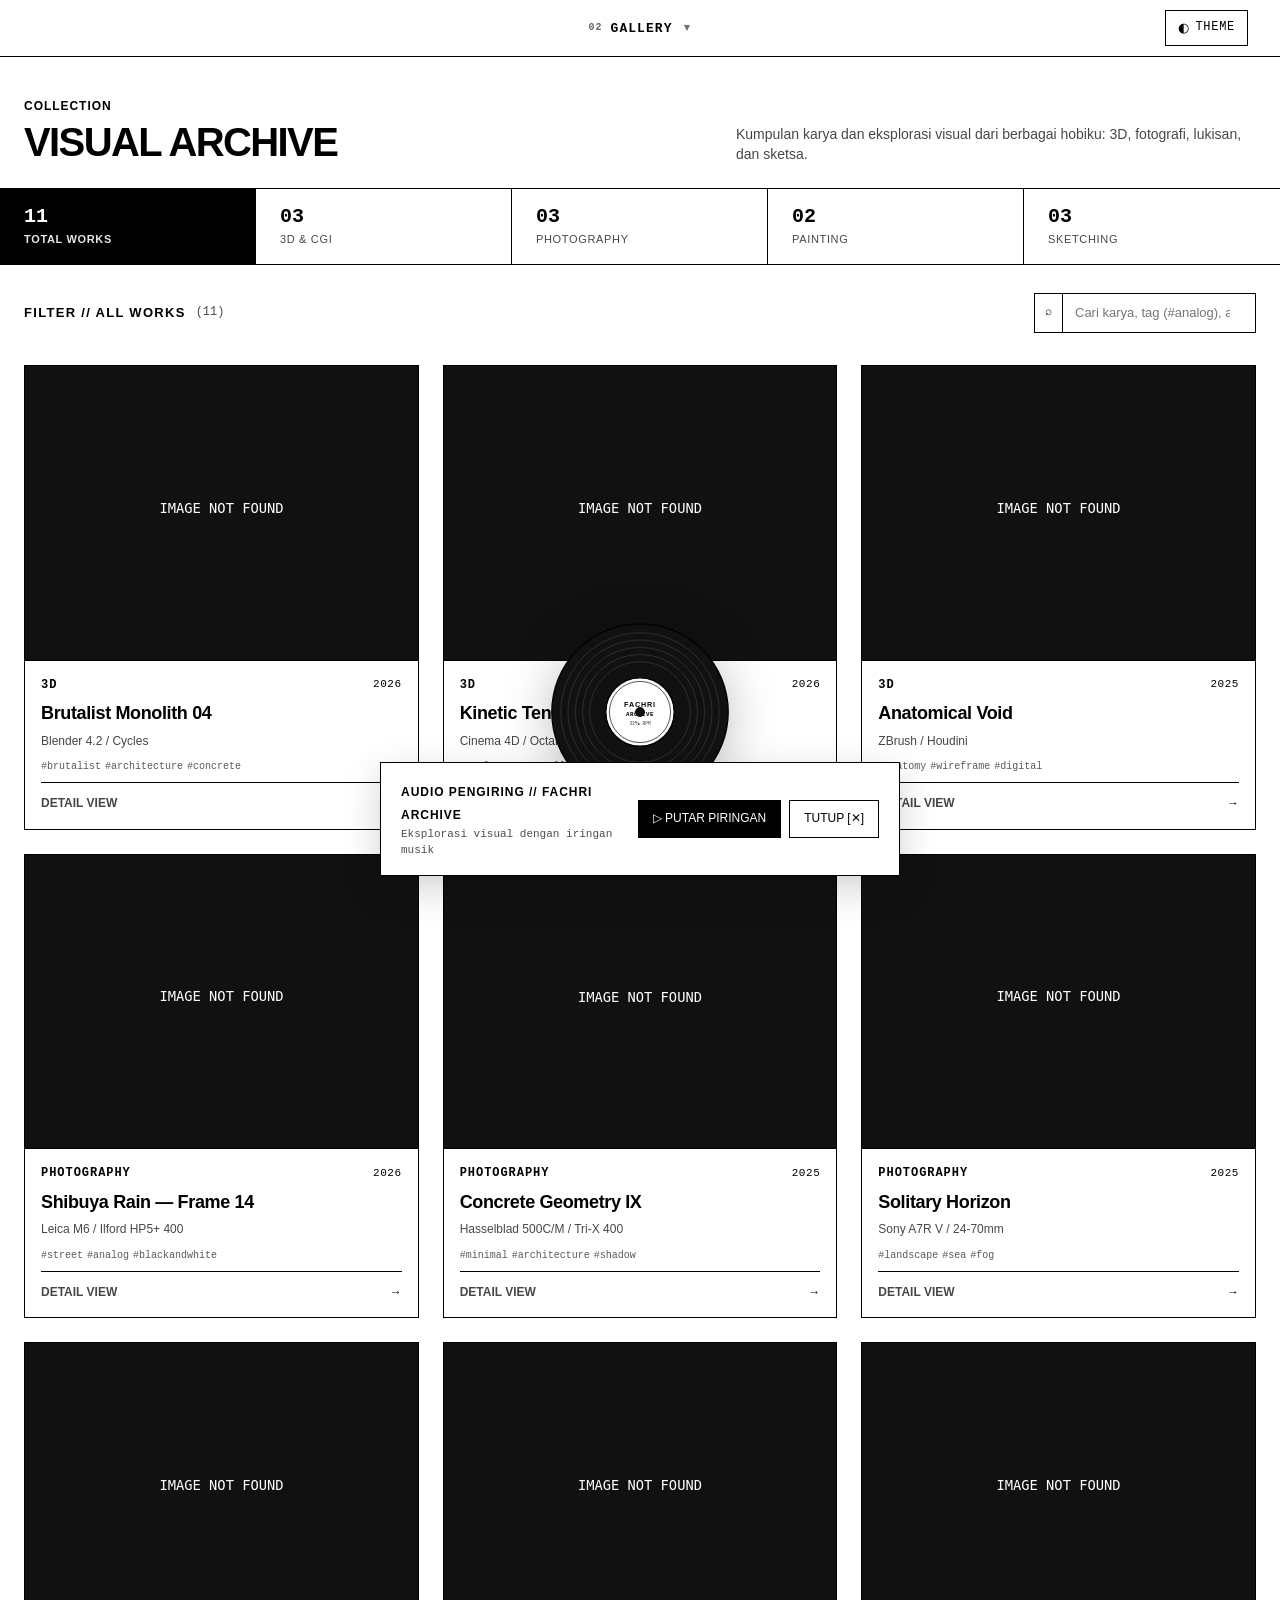
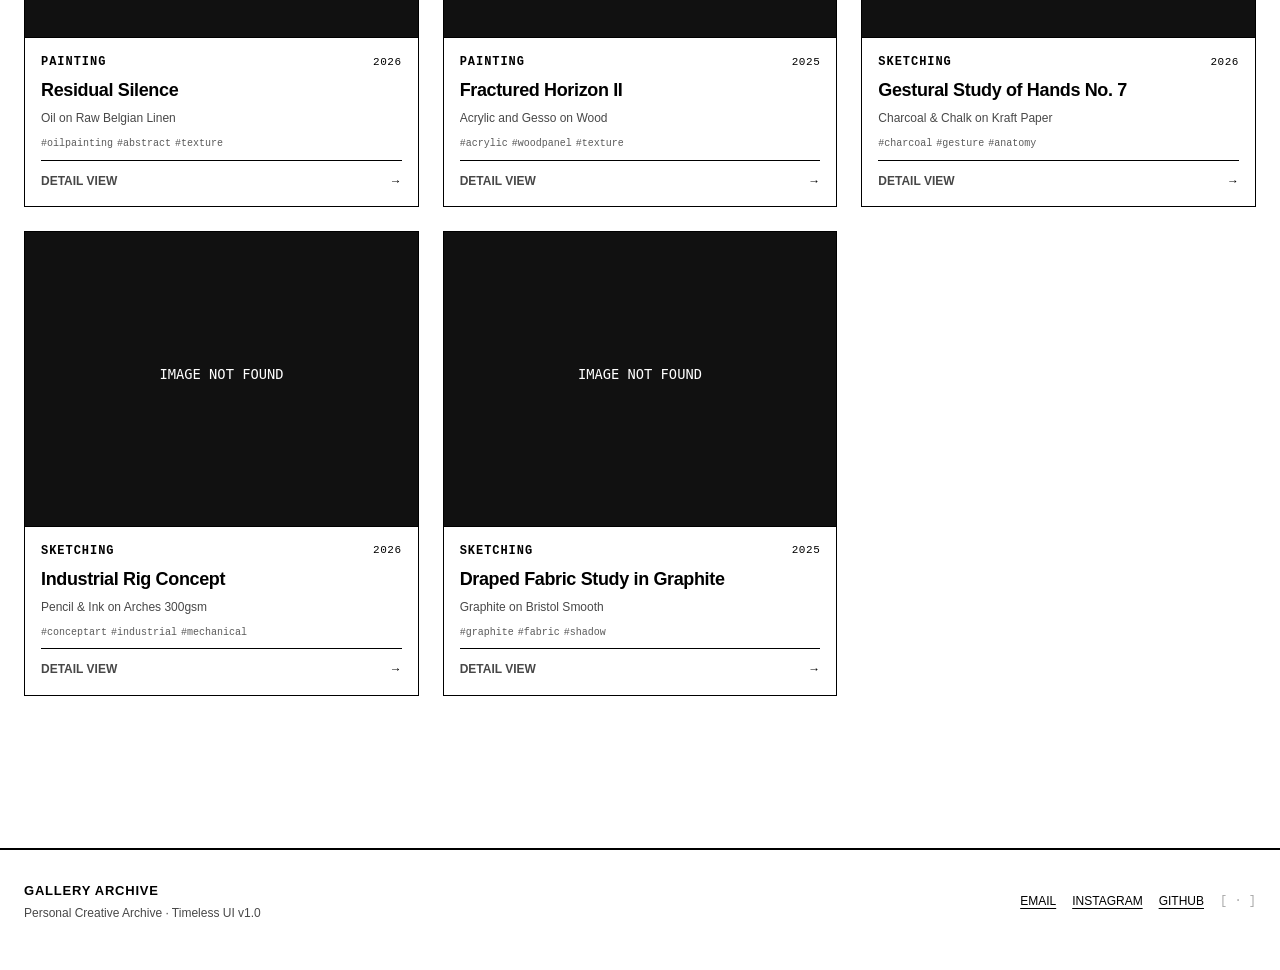
==== commit 189c5df7: "Add files via upload" ====
--- a/index.html
+++ b/index.html
@@ -238,7 +238,7 @@
             <div class="contact-info-col">
               <div class="contact-channel-card">
                 <span class="timeless-kicker">DIRECT EMAIL</span>
-                <a href="mailto:fachri@example.com" class="contact-link-large" id="contact-email-link">fachri@example.com</a>
+                <a href="mailto:fachriakbar365@gmail.com" class="contact-link-large" id="contact-email-link">fachriakbar365@gmail.com</a>
                 <p class="timeless-muted" style="font-size:12px;margin:8px 0 14px;">Respons berkala dalam kurun waktu 24–48 jam.</p>
                 <button class="timeless-btn" id="copy-email-btn" type="button" style="min-height:36px;font-size:12px;border-radius:0;">
                   📋 SALIN ALAMAT EMAIL
@@ -248,8 +248,8 @@
               <div class="contact-channel-card" style="margin-top:16px;">
                 <span class="timeless-kicker">PLATFORM & TAUTAN</span>
                 <div class="contact-social-list">
-                  <a href="https://instagram.com" target="_blank" rel="noopener noreferrer" class="contact-social-item">
-                    <span>INSTAGRAM</span>
+                  <a href="https://instagram.com/iyodihhh" target="_blank" rel="noopener noreferrer" class="contact-social-item">
+                    <span>INSTAGRAM (@iyodihhh)</span>
                     <span class="timeless-mono">↗</span>
                   </a>
                   <a href="https://github.com" target="_blank" rel="noopener noreferrer" class="contact-social-item">
@@ -373,8 +373,8 @@
         </div>
 
         <div style="display:flex;gap:16px;align-items:center;flex-wrap:wrap;font-size:12px;">
-          <a href="mailto:fachri@example.com">EMAIL</a>
-          <a href="https://instagram.com" target="_blank" rel="noopener">INSTAGRAM</a>
+          <a href="mailto:fachriakbar365@gmail.com">EMAIL</a>
+          <a href="https://instagram.com/iyodihhh" target="_blank" rel="noopener">INSTAGRAM</a>
           <a href="https://github.com" target="_blank" rel="noopener">GITHUB</a>
           <!-- Discreet Admin Entrance -->
           <a href="./admin.html" class="timeless-mono" title="Owner Access (Shortcut: Alt + A)" style="opacity:0.35;text-decoration:none;">[ · ]</a>
@@ -383,6 +383,78 @@
     </footer>
 
   </div>
+
+  <!-- YOUTUBE AUDIO BACKGROUND ENGINE (OFFSCREEN) -->
+  <div id="yt-player-mount" style="position:fixed;bottom:-9999px;left:-9999px;width:1px;height:1px;opacity:0.001;pointer-events:none;" aria-hidden="true"></div>
+
+  <!-- VINYL AUDIO INTRO (HANYA BERMAIN SEKALI SAAT PERTAMA KALI MASUK) -->
+  <aside id="vinyl-intro-container" class="vinyl-intro-container" style="display:none;" aria-label="Pemutar Piringan Musik">
+    <div class="vinyl-stage-wrap">
+      
+      <!-- Piringan Hitam Berputar (SVG Monokrom Timeless UI) -->
+      <div class="vinyl-disc-wrap">
+        <button id="vinyl-disc" class="vinyl-disc" type="button" title="Klik untuk memutar piringan musik" aria-label="Putar piringan musik">
+          <svg viewBox="0 0 200 200" class="vinyl-svg" aria-hidden="true">
+            <!-- Piringan Hitam & Grooves -->
+            <circle cx="100" cy="100" r="98" class="vinyl-body" />
+            <circle cx="100" cy="100" r="88" class="vinyl-line" />
+            <circle cx="100" cy="100" r="80" class="vinyl-line" />
+            <circle cx="100" cy="100" r="72" class="vinyl-line" />
+            <circle cx="100" cy="100" r="64" class="vinyl-line" />
+            <circle cx="100" cy="100" r="56" class="vinyl-line" />
+            <!-- Center Label -->
+            <circle cx="100" cy="100" r="38" class="vinyl-label-bg" />
+            <circle cx="100" cy="100" r="34" class="vinyl-label-ring" />
+            <text x="100" y="94" text-anchor="middle" class="vinyl-svg-title">FACHRI</text>
+            <text x="100" y="104" text-anchor="middle" class="vinyl-svg-sub">ARCHIVE</text>
+            <text x="100" y="114" text-anchor="middle" class="vinyl-svg-rpm">33⅓ RPM</text>
+            <!-- Spindle Hole -->
+            <circle cx="100" cy="100" r="5" class="vinyl-hole" />
+          </svg>
+        </button>
+      </div>
+
+      <!-- Kartu Kontrol Intro -->
+      <div class="vinyl-intro-card">
+        <div class="vinyl-intro-text">
+          <span class="timeless-kicker" id="vinyl-intro-status">AUDIO PENGIRING // FACHRI ARCHIVE</span>
+          <div class="vinyl-intro-sub timeless-mono">Eksplorasi visual dengan iringan musik</div>
+        </div>
+        <div class="vinyl-intro-actions">
+          <button id="vinyl-start-btn" type="button" class="timeless-btn timeless-btn-primary">
+            ▷ PUTAR PIRINGAN
+          </button>
+          <button id="vinyl-dismiss-btn" type="button" class="timeless-btn" title="Tutup audio">
+            TUTUP [✕]
+          </button>
+        </div>
+      </div>
+
+    </div>
+  </aside>
+
+  <!-- MINIMALIST AUDIO CORNER DOCK (TAMPIL SETELAH PIRINGAN MENGHILANG KE BAWAH) -->
+  <aside id="timeless-audio-dock" class="timeless-audio-dock" aria-label="Kontrol Audio Musik">
+    <div class="audio-dock-inner">
+      <div class="audio-dock-disc-icon" id="audio-dock-disc-icon" aria-hidden="true">
+        <svg viewBox="0 0 24 24" width="14" height="14">
+          <circle cx="12" cy="12" r="11" fill="none" stroke="currentColor" stroke-width="1.5" />
+          <circle cx="12" cy="12" r="7" fill="none" stroke="currentColor" stroke-width="0.75" />
+          <circle cx="12" cy="12" r="3" fill="currentColor" />
+        </svg>
+      </div>
+      <span class="audio-dock-prefix timeless-mono">AUDIO //</span>
+      <span id="audio-dock-title" class="audio-dock-title timeless-mono">Lofi Artistic Chill</span>
+      <div class="audio-dock-btns">
+        <button id="audio-dock-toggle" type="button" class="audio-dock-btn" title="Putar / Jeda Audio">
+          ▷ PLAY
+        </button>
+        <button id="audio-dock-next" type="button" class="audio-dock-btn" title="Ganti Lagu Berikutnya">
+          GANTI ⟳
+        </button>
+      </div>
+    </div>
+  </aside>
 
   <!-- Main JavaScript Controller -->
   <script type="module" src="./js/app.js"></script>
--- a/css/portfolio.css
+++ b/css/portfolio.css
@@ -1367,3 +1367,315 @@
   }
 }
 
+/* ==============================================================================
+   TIMELESS VINYL AUDIO PLAYER & INTRO ANIMATION
+   Strict Swiss Brutalist / Monochrome Timeless UI:
+   - Spinning Vinyl Record intro that smoothly slides down below the floor
+   - Ultra-minimalist bottom corner audio dock (no scrubbers, pure audio toggle)
+   ============================================================================== */
+
+/* --- VINYL INTRO OVERLAY (FIRST ENTRY ONLY) --- */
+.vinyl-intro-container {
+  position: fixed;
+  bottom: 24px;
+  left: 50%;
+  transform: translateX(-50%);
+  z-index: 900;
+  display: flex;
+  flex-direction: column;
+  align-items: center;
+  pointer-events: auto;
+  transition: transform 950ms cubic-bezier(0.16, 1, 0.3, 1), opacity 850ms ease;
+  width: min(520px, calc(100vw - 32px));
+}
+
+/* State saat piringan meluncur turun dan menghilang ke bawah layar */
+.vinyl-intro-container.slide-down-exit {
+  transform: translate(-50%, 140%);
+  opacity: 0;
+  pointer-events: none;
+}
+
+.vinyl-stage-wrap {
+  display: flex;
+  flex-direction: column;
+  align-items: center;
+  position: relative;
+  width: 100%;
+}
+
+/* Vinyl Disc Container */
+.vinyl-disc-wrap {
+  position: relative;
+  width: 180px;
+  height: 180px;
+  margin-bottom: -40px; /* Partially tucks into the card */
+  z-index: 1;
+}
+
+.vinyl-disc {
+  background: transparent;
+  border: none;
+  padding: 0;
+  cursor: pointer;
+  width: 100%;
+  height: 100%;
+  display: block;
+  outline: none;
+  filter: drop-shadow(0 8px 24px rgba(0, 0, 0, 0.25));
+  transition: transform 300ms cubic-bezier(0.16, 1, 0.3, 1);
+}
+
+.vinyl-disc:hover {
+  transform: translateY(-8px);
+}
+
+.vinyl-disc svg {
+  width: 100%;
+  height: 100%;
+  display: block;
+}
+
+/* SVG Vinyl Stylings */
+.vinyl-body {
+  fill: #111111;
+  stroke: var(--timeless-border);
+  stroke-width: 1.5;
+}
+
+[data-theme="dark"] .vinyl-body {
+  fill: #0c0c0c;
+  stroke: #ffffff;
+}
+
+.vinyl-line {
+  fill: none;
+  stroke: rgba(255, 255, 255, 0.18);
+  stroke-width: 0.75;
+}
+
+[data-theme="dark"] .vinyl-line {
+  stroke: rgba(255, 255, 255, 0.22);
+}
+
+.vinyl-label-bg {
+  fill: var(--timeless-bg);
+  stroke: var(--timeless-border);
+  stroke-width: 1.5;
+}
+
+.vinyl-label-ring {
+  fill: none;
+  stroke: var(--timeless-border);
+  stroke-width: 0.75;
+}
+
+.vinyl-svg-title {
+  fill: var(--timeless-fg);
+  font-family: var(--timeless-font-sans, system-ui, sans-serif);
+  font-size: 8px;
+  font-weight: 800;
+  letter-spacing: 0.12em;
+}
+
+.vinyl-svg-sub {
+  fill: var(--timeless-fg);
+  font-family: var(--timeless-font-mono, monospace);
+  font-size: 6.5px;
+  font-weight: 700;
+  letter-spacing: 0.08em;
+}
+
+.vinyl-svg-rpm {
+  fill: var(--timeless-fg);
+  font-family: var(--timeless-font-mono, monospace);
+  font-size: 5px;
+  opacity: 0.75;
+}
+
+.vinyl-hole {
+  fill: #111111;
+  stroke: var(--timeless-border);
+  stroke-width: 1;
+}
+
+[data-theme="dark"] .vinyl-hole {
+  fill: #ffffff;
+}
+
+/* Keyframe Rotasi Piringan */
+@keyframes spinVinyl {
+  from {
+    transform: rotate(0deg);
+  }
+  to {
+    transform: rotate(360deg);
+  }
+}
+
+.vinyl-disc.spinning svg {
+  animation: spinVinyl 3.4s linear infinite;
+}
+
+/* Kartu Kontrol Bawah */
+.vinyl-intro-card {
+  position: relative;
+  z-index: 2;
+  width: 100%;
+  background: var(--timeless-bg);
+  border: 1px solid var(--timeless-border);
+  padding: 16px 20px;
+  display: flex;
+  justify-content: space-between;
+  align-items: center;
+  gap: 16px;
+  box-shadow: 0 12px 36px rgba(0, 0, 0, 0.18);
+}
+
+.vinyl-intro-text {
+  text-align: left;
+}
+
+.vinyl-intro-sub {
+  font-size: 11px;
+  opacity: 0.7;
+  margin-top: 2px;
+}
+
+.vinyl-intro-actions {
+  display: flex;
+  gap: 8px;
+  flex-shrink: 0;
+}
+
+.vinyl-intro-actions .timeless-btn {
+  border-radius: 0 !important;
+  font-size: 12px;
+  min-height: 38px;
+  padding: 0 14px;
+}
+
+/* --- MINIMALIST AUDIO CORNER DOCK (SETELAH PIRINGAN TURUN) --- */
+.timeless-audio-dock {
+  position: fixed;
+  bottom: 20px;
+  left: 24px;
+  z-index: 800;
+  display: none;
+  opacity: 0;
+  transform: translateY(12px);
+  transition: opacity 400ms ease, transform 400ms cubic-bezier(0.16, 1, 0.3, 1);
+  pointer-events: auto;
+}
+
+.timeless-audio-dock.visible {
+  display: block;
+  opacity: 1;
+  transform: translateY(0);
+}
+
+.audio-dock-inner {
+  display: inline-flex;
+  align-items: center;
+  gap: 8px;
+  background: var(--timeless-bg);
+  border: 1px solid var(--timeless-border);
+  padding: 4px 10px 4px 8px;
+  border-radius: 0 !important; /* KOTAK DAN KASAR */
+  line-height: 1;
+  max-width: calc(100vw - 48px);
+}
+
+.audio-dock-disc-icon {
+  display: flex;
+  align-items: center;
+  justify-content: center;
+  color: var(--timeless-fg);
+  flex-shrink: 0;
+}
+
+.audio-dock-disc-icon.spinning svg {
+  animation: spinVinyl 3.4s linear infinite;
+}
+
+.audio-dock-prefix {
+  font-size: 11px;
+  font-weight: 700;
+  letter-spacing: 0.05em;
+  opacity: 0.7;
+  flex-shrink: 0;
+}
+
+.audio-dock-title {
+  font-size: 11px;
+  font-weight: 700;
+  max-width: 160px;
+  white-space: nowrap;
+  overflow: hidden;
+  text-overflow: ellipsis;
+  color: var(--timeless-fg);
+}
+
+.audio-dock-btns {
+  display: inline-flex;
+  align-items: center;
+  gap: 4px;
+  margin-left: 4px;
+}
+
+.audio-dock-btn {
+  background: transparent;
+  color: var(--timeless-fg);
+  border: 1px solid var(--timeless-border);
+  border-radius: 0 !important;
+  font-family: var(--timeless-font-mono);
+  font-size: 10px;
+  font-weight: 700;
+  letter-spacing: 0.04em;
+  padding: 4px 8px;
+  cursor: pointer;
+  line-height: 1;
+  transition: background 120ms ease, color 120ms ease;
+  white-space: nowrap;
+}
+
+.audio-dock-btn:hover {
+  background: var(--timeless-inverse-bg);
+  color: var(--timeless-inverse-fg);
+  border-color: var(--timeless-inverse-bg);
+}
+
+/* Responsif Mobile untuk Audio Dock & Vinyl */
+@media (max-width: 640px) {
+  .vinyl-intro-container {
+    bottom: 12px;
+    width: calc(100vw - 24px);
+  }
+  .vinyl-disc-wrap {
+    width: 140px;
+    height: 140px;
+    margin-bottom: -30px;
+  }
+  .vinyl-intro-card {
+    padding: 12px 14px;
+    flex-direction: column;
+    align-items: flex-start;
+    gap: 10px;
+  }
+  .vinyl-intro-actions {
+    width: 100%;
+    justify-content: space-between;
+  }
+  .vinyl-intro-actions .timeless-btn {
+    flex: 1;
+    font-size: 11px;
+  }
+  .timeless-audio-dock {
+    left: 12px;
+    bottom: 12px;
+  }
+  .audio-dock-title {
+    max-width: 110px;
+  }
+}
+
